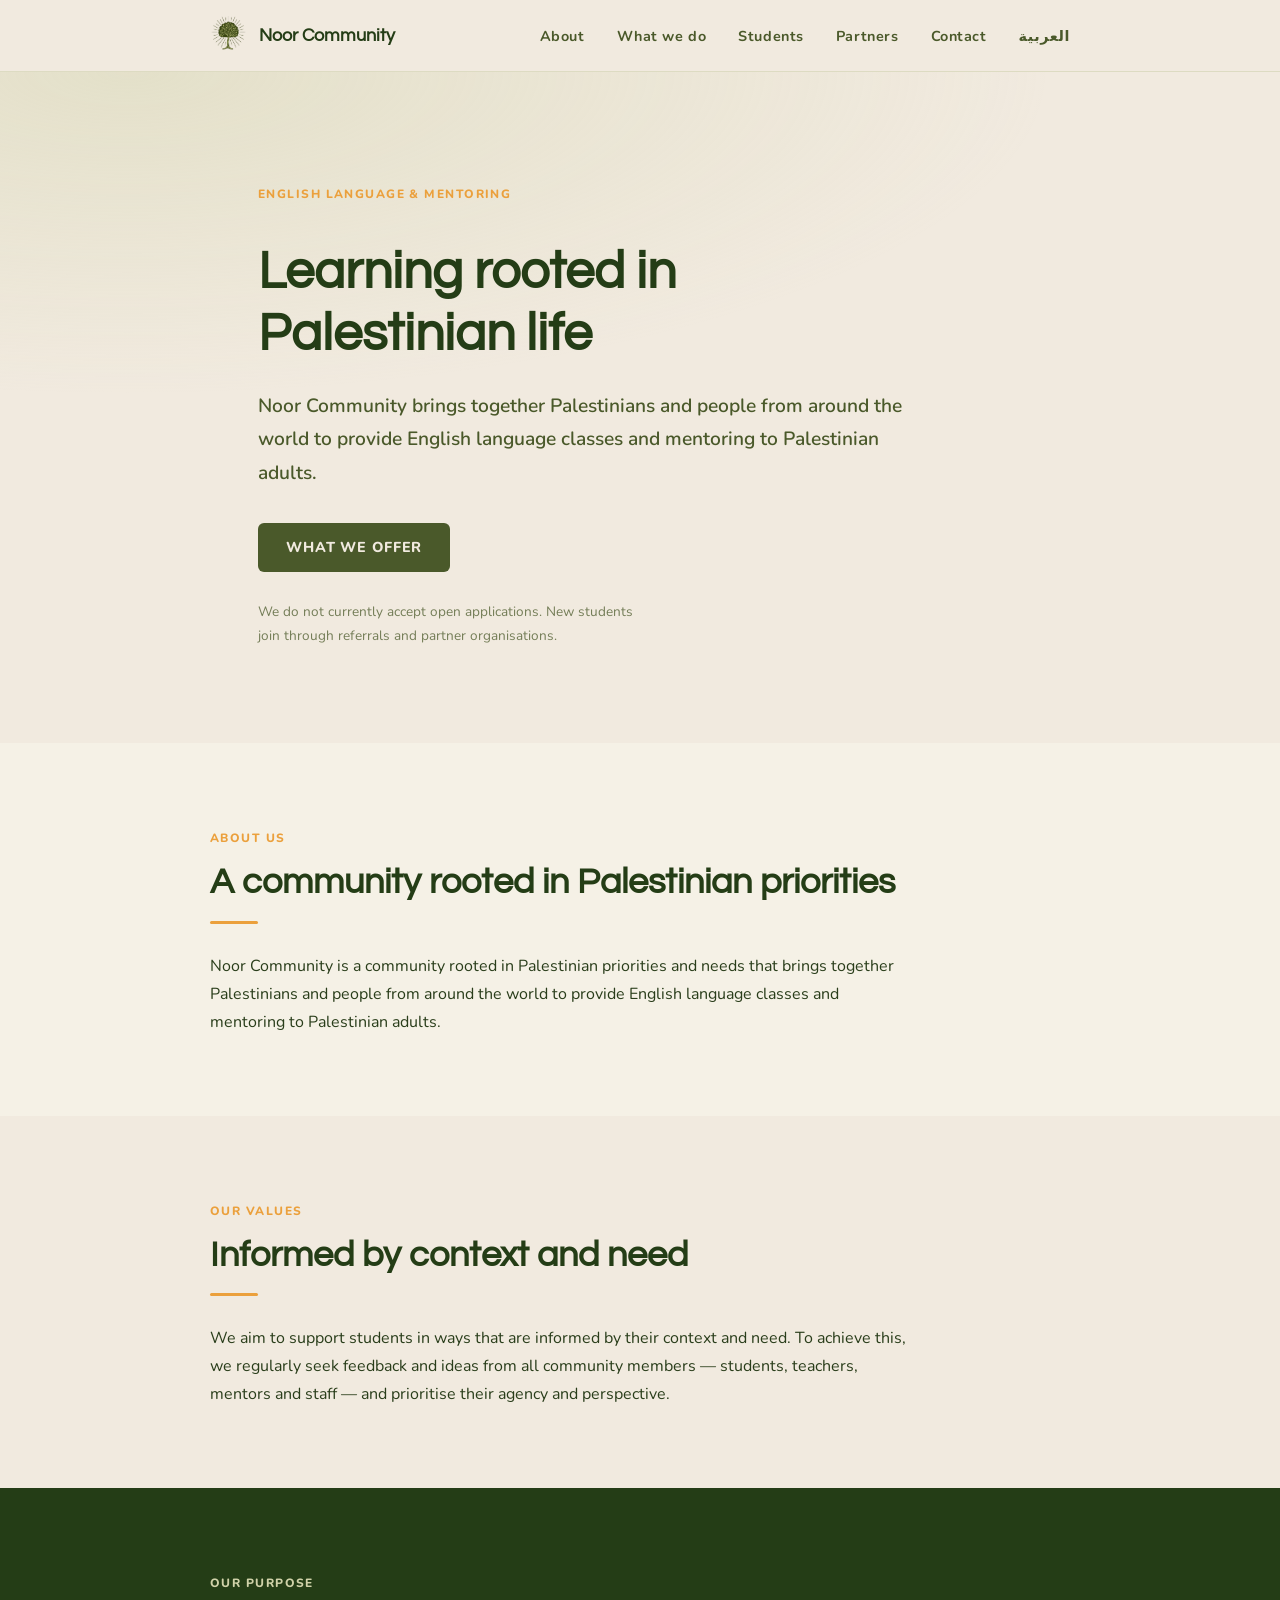
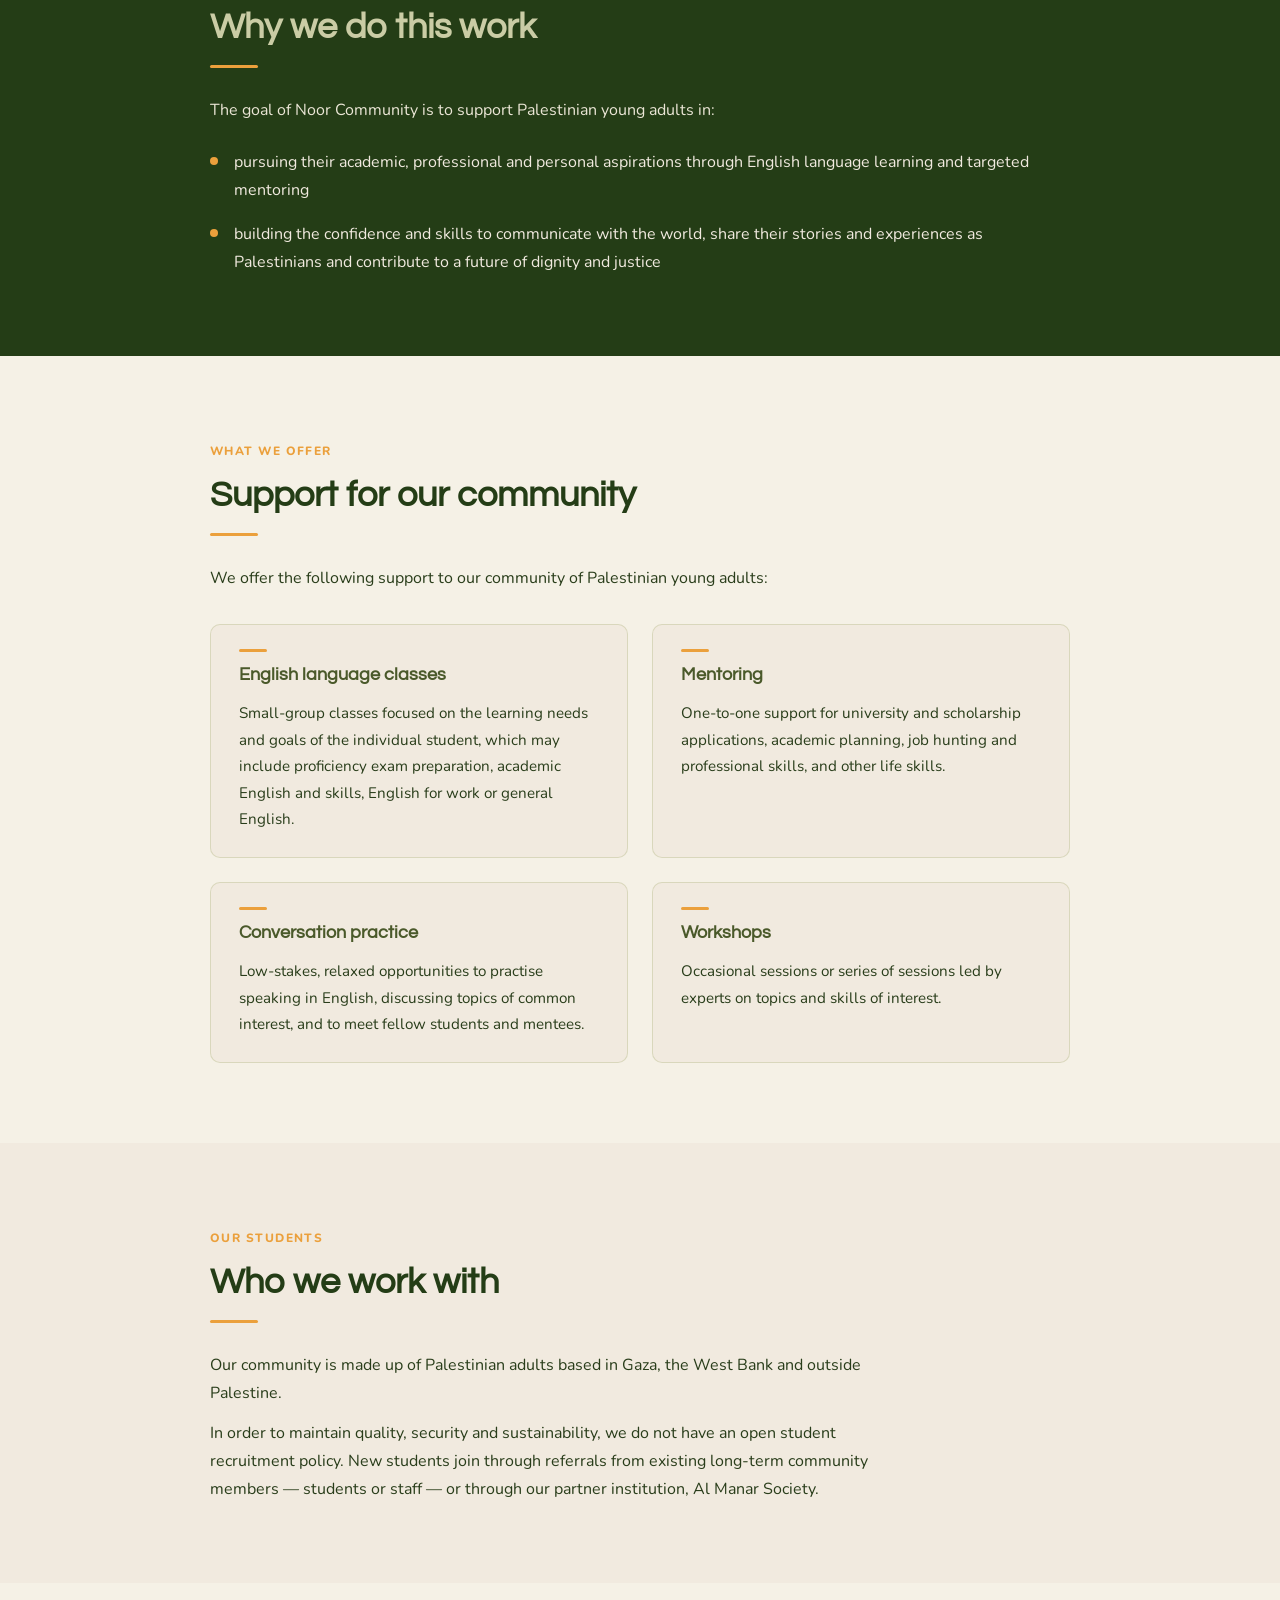
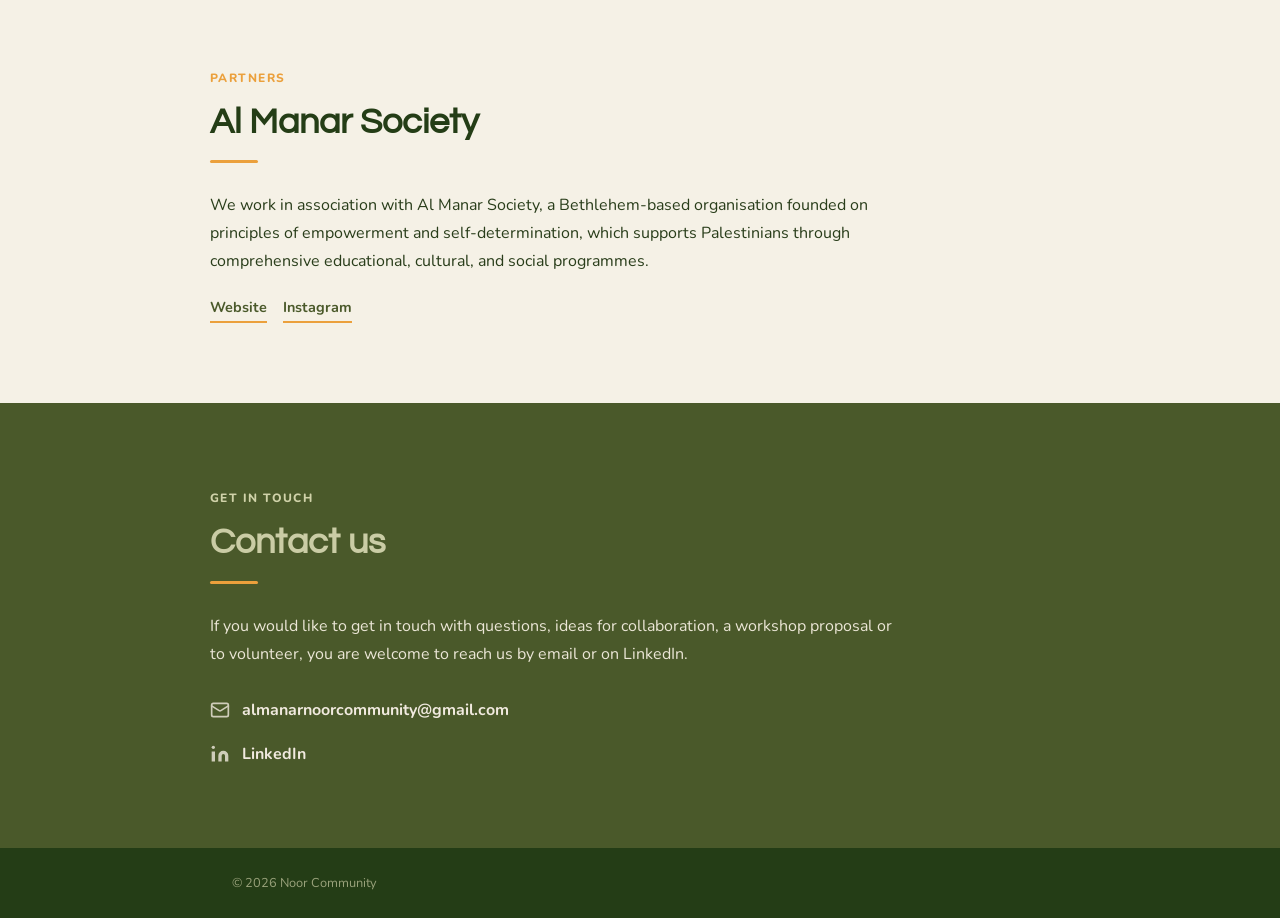
==== index.html @ cae99069 "Update index.html" ====
<!DOCTYPE html>
<html lang="en">
<head>
  <meta charset="UTF-8" />
  <meta name="viewport" content="width=device-width, initial-scale=1.0" />
  <title>Noor Community</title>
  <link rel="preconnect" href="https://fonts.googleapis.com" />
  <link rel="preconnect" href="https://fonts.gstatic.com" crossorigin />
  <link href="https://fonts.googleapis.com/css2?family=Questrial&family=Nunito:wght@400;600;700;800&display=swap" rel="stylesheet" />
  <link rel="stylesheet" href="style.css">
</head>
<body>

  <!-- Navigation -->
  <nav class="site-nav" aria-label="Main navigation">
    <div class="nav-inner">
      <a href="#home" class="nav-brand">
        <img src="assets/nlg.png" alt="Noor Community" />
        Noor Community
      </a>
      <button class="nav-toggle" aria-expanded="false" aria-controls="nav-menu" aria-label="Toggle menu">
        <span></span><span></span><span></span>
      </button>
      <ul class="nav-links" id="nav-menu">
        <li><a href="#about">About</a></li>
        <li><a href="#what-we-do">What we do</a></li>
        <li><a href="#our-students">Students</a></li>
        <li><a href="#partners">Partners</a></li>
        <li><a href="#contact">Contact</a></li>
        <li><a href="ar/">العربية</a></li>
      </ul>
    </div>
  </nav>

  <!-- Hero -->
  <section id="home" aria-labelledby="hero-heading">
    <div class="hero-inner">
      <span class="eyebrow">English language &amp; mentoring</span>
      <h1 id="hero-heading">Learning rooted in Palestinian life</h1>
      <p class="hero-tagline">
        Noor Community brings together Palestinians and people from around the world
        to provide English language classes and mentoring to Palestinian adults.
      </p>
      <a href="#what-we-do" class="hero-cta">What we offer</a>
      <p class="hero-note">We do not currently accept open applications. New students join through referrals and partner organisations.</p>
    </div>
  </section>

  <!-- About -->
  <section id="about" class="section" aria-labelledby="about-heading">
    <div class="inner reveal">
      <span class="eyebrow">About us</span>
      <h2 id="about-heading">A community rooted in Palestinian priorities</h2>
      <div class="divider"></div>
      <p>
        Noor Community is a community rooted in Palestinian priorities and needs that brings
        together Palestinians and people from around the world to provide English language
        classes and mentoring to Palestinian adults.
      </p>
    </div>
  </section>

  <!-- Values -->
  <section id="values" class="section" aria-labelledby="values-heading">
    <div class="inner reveal">
      <span class="eyebrow">Our values</span>
      <h2 id="values-heading">Informed by context and need</h2>
      <div class="divider"></div>
      <p>
        We aim to support students in ways that are informed by their context and need.
        To achieve this, we regularly seek feedback and ideas from all community members —
        students, teachers, mentors and staff — and prioritise their agency and perspective.
      </p>
    </div>
  </section>

  <!-- Purpose -->
  <section id="purpose" class="section" aria-labelledby="purpose-heading">
    <div class="inner reveal">
      <span class="eyebrow">Our purpose</span>
      <h2 id="purpose-heading">Why we do this work</h2>
      <div class="divider"></div>
      <p>The goal of Noor Community is to support Palestinian young adults in:</p>
      <ul>
        <li>pursuing their academic, professional and personal aspirations through English language learning and targeted mentoring</li>
        <li>building the confidence and skills to communicate with the world, share their stories and experiences as Palestinians and contribute to a future of dignity and justice</li>
      </ul>
    </div>
  </section>

  <!-- What we do -->
  <section id="what-we-do" class="section" aria-labelledby="offerings-heading">
    <div class="inner">
      <div class="reveal">
        <span class="eyebrow">What we offer</span>
        <h2 id="offerings-heading">Support for our community</h2>
        <div class="divider"></div>
        <p>We offer the following support to our community of Palestinian young adults:</p>
      </div>
      <div class="offerings">
        <div class="offering-card reveal">
          <div class="offering-marker"></div>
          <h3>English language classes</h3>
          <p>Small-group classes focused on the learning needs and goals of the individual student, which may include proficiency exam preparation, academic English and skills, English for work or general English.</p>
        </div>
        <div class="offering-card reveal">
          <div class="offering-marker"></div>
          <h3>Mentoring</h3>
          <p>One-to-one support for university and scholarship applications, academic planning, job hunting and professional skills, and other life skills.</p>
        </div>
        <div class="offering-card reveal">
          <div class="offering-marker"></div>
          <h3>Conversation practice</h3>
          <p>Low-stakes, relaxed opportunities to practise speaking in English, discussing topics of common interest, and to meet fellow students and mentees.</p>
        </div>
        <div class="offering-card reveal">
          <div class="offering-marker"></div>
          <h3>Workshops</h3>
          <p>Occasional sessions or series of sessions led by experts on topics and skills of interest.</p>
        </div>
      </div>
    </div>
  </section>

  <!-- Our students -->
  <section id="our-students" class="section" aria-labelledby="students-heading">
    <div class="inner reveal">
      <span class="eyebrow">Our students</span>
      <h2 id="students-heading">Who we work with</h2>
      <div class="divider"></div>
      <p>
        Our community is made up of Palestinian adults based in Gaza, the West Bank and outside Palestine.
      </p>
      <p>
        In order to maintain quality, security and sustainability, we do not have an open student recruitment
        policy. New students join through referrals from existing long-term community members — students or
        staff — or through our partner institution, Al Manar Society.
      </p>
    </div>
  </section>

  <!-- Partners -->
  <section id="partners" class="section" aria-labelledby="partners-heading">
    <div class="inner reveal">
      <span class="eyebrow">Partners</span>
      <h2 id="partners-heading">Al Manar Society</h2>
      <div class="divider"></div>
      <div class="partner-block">
        <p>
          We work in association with Al Manar Society, a Bethlehem-based organisation founded on
          principles of empowerment and self-determination, which supports Palestinians through
          comprehensive educational, cultural, and social programmes.
        </p>
        <div class="partner-links">
          <a href="https://almanar-society.org/" target="_blank" rel="noopener noreferrer">Website</a>
          <a href="https://www.instagram.com/almanarsociety/" target="_blank" rel="noopener noreferrer">Instagram</a>
        </div>
      </div>
    </div>
  </section>

  <!-- Contact -->
  <section id="contact" class="section" aria-labelledby="contact-heading">
    <div class="inner reveal">
      <span class="eyebrow">Get in touch</span>
      <h2 id="contact-heading">Contact us</h2>
      <div class="divider"></div>
      <p>
        If you would like to get in touch with questions, ideas for collaboration,
        a workshop proposal or to volunteer, you are welcome to reach us by email or on LinkedIn.
      </p>
      <div class="contact-links">
        <a href="mailto:almanarnoorcommunity@gmail.com" class="contact-link">
          <svg width="20" height="20" viewBox="0 0 24 24" fill="none" stroke="currentColor" stroke-width="2" stroke-linecap="round" stroke-linejoin="round" aria-hidden="true">
            <rect x="2" y="4" width="20" height="16" rx="2"/>
            <path d="m22 7-8.97 5.7a1.94 1.94 0 0 1-2.06 0L2 7"/>
          </svg>
          almanarnoorcommunity@gmail.com
        </a>
        <a href="https://www.linkedin.com/company/106046250" target="_blank" rel="noopener noreferrer" class="contact-link">
          <svg width="20" height="20" viewBox="0 0 24 24" fill="currentColor" aria-hidden="true">
            <path d="M16 8a6 6 0 0 1 6 6v7h-4v-7a2 2 0 0 0-2-2 2 2 0 0 0-2 2v7h-4v-7a6 6 0 0 1 6-6z"/>
            <rect x="2" y="9" width="4" height="12"/>
            <circle cx="4" cy="4" r="2"/>
          </svg>
          LinkedIn
        </a>
      </div>
    </div>
  </section>

  <!-- Footer -->
  <footer class="site-footer">
    <p>© <span id="yr"></span> Noor Community</p>
  </footer>

  <script>
    // Year
    document.getElementById('yr').textContent = new Date().getFullYear();

    // Mobile nav toggle
    const toggle = document.querySelector('.nav-toggle');
    const menu = document.getElementById('nav-menu');
    toggle.addEventListener('click', () => {
      const open = menu.classList.toggle('open');
      toggle.setAttribute('aria-expanded', open);
    });
    // Close on link click
    menu.querySelectorAll('a').forEach(a => {
      a.addEventListener('click', () => {
        menu.classList.remove('open');
        toggle.setAttribute('aria-expanded', false);
      });
    });

    // Scroll reveal
    const observer = new IntersectionObserver(entries => {
      entries.forEach(e => {
        if (e.isIntersecting) {
          e.target.classList.add('visible');
          observer.unobserve(e.target);
        }
      });
    }, { threshold: 0.12 });
    document.querySelectorAll('.reveal').forEach(el => observer.observe(el));
  </script>

</body>
</html>
---- style.css ----
/* ── Design tokens (from existing brand) ── */
    :root {
      --dark-olive:   #4a592a;
      --forest-green: #293d1a;
      --deep-green:   #243d16;
      --light-green:  #cacca5;
      --pale-green:   #d0d2a9;
      --cream:        #f1eadf;
      --light-cream:  #f5f1e6;
      --off-white:    #f3f3f3;
      --marigold:     #eba03c;

      --font-display: 'Questrial', system-ui, sans-serif;
      --font-body:    'Nunito', system-ui, sans-serif;

      --header-h: 72px;
      --max-w: 860px;
      --ease: cubic-bezier(0.4, 0, 0.2, 1);
    }

    /* ── Reset ── */
    *, *::before, *::after { box-sizing: border-box; margin: 0; padding: 0; }
    html { scroll-behavior: smooth; }
    @media (prefers-reduced-motion: reduce) {
      html { scroll-behavior: auto; }
      * { animation: none !important; transition: none !important; }
    }
    body {
      font-family: var(--font-body);
      font-size: clamp(1rem, 1.1vw, 1.125rem);
      line-height: 1.75;
      color: var(--forest-green);
      background: var(--cream);
      overflow-x: hidden;
    }
    img { display: block; max-width: 100%; }
    a { color: inherit; }

    /* ── Nav ── */
    .site-nav {
      position: sticky;
      top: 0;
      z-index: 100;
      height: var(--header-h);
      background: color-mix(in srgb, var(--cream) 92%, transparent);
      backdrop-filter: blur(16px);
      border-bottom: 1px solid color-mix(in srgb, var(--light-green) 50%, transparent);
      display: flex;
      align-items: center;
      padding: 0 clamp(1.25rem, 5vw, 3rem);
    }
    .nav-inner {
      width: 100%;
      max-width: var(--max-w);
      margin: 0 auto;
      display: flex;
      align-items: center;
      justify-content: space-between;
      gap: 1rem;
    }
    .nav-brand {
      display: flex;
      align-items: center;
      gap: 0.75rem;
      text-decoration: none;
      font-family: var(--font-display);
      font-size: 1.125rem;
      color: var(--deep-green);
      font-weight: 700;
    }
    .nav-brand img {
      height: 40px;
      width: auto;
    }
    .nav-links {
      display: flex;
      list-style: none;
      gap: clamp(1rem, 3vw, 2rem);
    }
    .nav-links a {
      text-decoration: none;
      font-size: 0.9rem;
      font-weight: 700;
      color: var(--dark-olive);
      letter-spacing: 0.04em;
      padding-bottom: 2px;
      border-bottom: 2px solid transparent;
      transition: border-color 0.2s var(--ease), color 0.2s var(--ease);
    }
    .nav-links a:hover {
      color: var(--deep-green);
      border-bottom-color: var(--marigold);
    }

    /* ── Shared layout ── */
    .section {
      padding: clamp(3rem, 7vw, 5rem) clamp(1.25rem, 5vw, 3rem);
    }
    .inner {
      max-width: var(--max-w);
      margin: 0 auto;
    }

    /* ── Section label (eyebrow) ── */
    .eyebrow {
      display: inline-block;
      font-size: 0.75rem;
      font-weight: 800;
      letter-spacing: 0.12em;
      text-transform: uppercase;
      color: var(--marigold);
      margin-bottom: 0.75rem;
    }

    /* ── Headings ── */
    h1, h2, h3 {
      font-family: var(--font-display);
      line-height: 1.2;
      color: var(--deep-green);
    }
    h1 { font-size: clamp(2.25rem, 5vw, 3.25rem); }
    h2 { font-size: clamp(1.6rem, 3.5vw, 2.25rem); margin-bottom: 1rem; }
    h3 { font-size: 1.125rem; margin-bottom: 0.4rem; }

    p { max-width: 70ch; }
    p + p { margin-top: 0.75rem; }

    /* ── Divider ── */
    .divider {
      width: 48px;
      height: 3px;
      background: var(--marigold);
      border-radius: 99px;
      margin: 1rem 0 1.75rem;
    }

    /* ── Hero ── */
    #home {
      background:
        radial-gradient(ellipse 120% 80% at 10% 0%, color-mix(in srgb, var(--pale-green) 40%, transparent), transparent 60%),
        var(--cream);
      padding-top: clamp(4rem, 10vw, 7rem);
      padding-bottom: clamp(3rem, 8vw, 6rem);
    }
    .hero-inner {
      max-width: var(--max-w);
      margin: 0 auto;
      padding: 0 clamp(1.25rem, 5vw, 3rem);
      display: flex;
      flex-direction: column;
      gap: 1.5rem;
    }
    .hero-inner h1 {
      max-width: 18ch;
    }
    .hero-tagline {
      font-size: clamp(1rem, 1.8vw, 1.2rem);
      color: var(--dark-olive);
      max-width: 55ch;
      font-weight: 600;
    }
    .hero-cta {
      display: inline-flex;
      align-items: center;
      gap: 0.5rem;
      margin-top: 0.5rem;
      padding: 0.75rem 1.75rem;
      background: var(--dark-olive);
      color: var(--cream);
      font-weight: 800;
      font-size: 0.9rem;
      letter-spacing: 0.06em;
      text-transform: uppercase;
      text-decoration: none;
      border-radius: 6px;
      transition: background 0.2s var(--ease), transform 0.2s var(--ease);
      width: fit-content;
    }
    .hero-cta:hover {
      background: var(--deep-green);
      transform: translateY(-2px);
    }

    /* ── About ── */
    #about { background: var(--light-cream); }

    /* ── Values ── */
    #values { background: var(--cream); }

    /* ── Purpose ── */
    #purpose {
      background: var(--deep-green);
      color: var(--cream);
    }
    #purpose h2 { color: var(--light-green); }
    #purpose .divider { background: var(--marigold); }
    #purpose .eyebrow { color: var(--pale-green); }
    #purpose p { color: color-mix(in srgb, var(--cream) 85%, var(--light-green) 15%); }
    #purpose ul {
      list-style: none;
      display: flex;
      flex-direction: column;
      gap: 1rem;
      margin-top: 1.5rem;
    }
    #purpose ul li {
      display: flex;
      gap: 1rem;
      align-items: flex-start;
    }
    #purpose ul li::before {
      content: '';
      flex-shrink: 0;
      margin-top: 0.55em;
      width: 8px;
      height: 8px;
      border-radius: 50%;
      background: var(--marigold);
    }

    /* ── What we do ── */
    #what-we-do { background: var(--light-cream); }
    .offerings {
      display: grid;
      grid-template-columns: repeat(auto-fit, minmax(min(100%, 360px), 1fr));
      gap: 1.5rem;
      margin-top: 2rem;
    }
    .offering-card {
      background: var(--cream);
      border: 1px solid color-mix(in srgb, var(--light-green) 60%, transparent);
      border-radius: 10px;
      padding: 1.5rem 1.75rem;
      display: flex;
      flex-direction: column;
      gap: 0.5rem;
    }
    .offering-card h3 { color: var(--dark-olive); }
    .offering-card p {
      font-size: 0.95rem;
      color: var(--forest-green);
    }
    .offering-marker {
      width: 28px;
      height: 3px;
      border-radius: 99px;
      background: var(--marigold);
      margin-bottom: 0.25rem;
    }

    /* ── Our students ── */
    #our-students { background: var(--cream); }

    /* ── Partners ── */
    #partners { background: var(--light-cream); }
    .partner-block {
      margin-top: 1.5rem;
      display: flex;
      flex-direction: column;
      gap: 0.75rem;
    }
    .partner-links {
      display: flex;
      gap: 1rem;
      flex-wrap: wrap;
      margin-top: 0.5rem;
    }
    .partner-links a {
      font-size: 0.9rem;
      font-weight: 700;
      color: var(--dark-olive);
      text-decoration: none;
      border-bottom: 2px solid var(--marigold);
      padding-bottom: 1px;
      transition: color 0.2s var(--ease);
    }
    .partner-links a:hover { color: var(--deep-green); }

    /* ── Contact ── */
    #contact {
      background: var(--dark-olive);
      color: var(--cream);
    }
    #contact h2 { color: var(--light-green); }
    #contact .divider { background: var(--marigold); }
    #contact .eyebrow { color: var(--pale-green); }
    #contact p { color: color-mix(in srgb, var(--cream) 85%, var(--light-green) 15%); }
    .contact-links {
      display: flex;
      flex-direction: column;
      gap: 1rem;
      margin-top: 1.75rem;
    }
    .contact-link {
      display: inline-flex;
      align-items: center;
      gap: 0.75rem;
      text-decoration: none;
      color: var(--cream);
      font-weight: 700;
      font-size: 1rem;
      transition: color 0.2s var(--ease);
      width: fit-content;
    }
    .contact-link:hover { color: var(--marigold); }
    .contact-link svg {
      flex-shrink: 0;
      opacity: 0.8;
    }

    /* ── Footer ── */
    .site-footer {
      background: var(--deep-green);
      color: color-mix(in srgb, var(--light-green) 70%, transparent);
      text-align: center;
      padding: 1.5rem;
      font-size: 0.8rem;
    }

    .hero-note {
      font-size: 0.85rem;
      color: var(--dark-olive);
      opacity: 0.75;
      max-width: 50ch;
      margin-top: 0.25rem;
    }
    .reveal {
      opacity: 0;
      transform: translateY(24px);
      transition: opacity 0.7s var(--ease), transform 0.7s var(--ease);
    }
    .reveal.visible {
      opacity: 1;
      transform: none;
    }

    /* ── Mobile nav toggle ── */
    .nav-toggle {
      display: none;
      background: none;
      border: 2px solid var(--dark-olive);
      border-radius: 6px;
      padding: 0.35rem 0.5rem;
      cursor: pointer;
      flex-direction: column;
      gap: 5px;
    }
    .nav-toggle span {
      display: block;
      width: 22px;
      height: 2px;
      background: var(--dark-olive);
      border-radius: 99px;
      transition: transform 0.3s var(--ease), opacity 0.3s var(--ease);
    }
    @media (max-width: 640px) {
      .nav-toggle { display: flex; }
      .nav-links {
        display: none;
        position: absolute;
        top: var(--header-h);
        left: 0;
        right: 0;
        background: var(--cream);
        flex-direction: column;
        padding: 1.25rem 1.5rem 1.75rem;
        border-bottom: 1px solid color-mix(in srgb, var(--light-green) 50%, transparent);
        gap: 0.75rem;
        box-shadow: 0 8px 24px rgba(36,61,22,0.12);
      }
      .nav-links.open { display: flex; }
      .nav-links a { font-size: 1rem; }
    }

      html[dir="rtl"] {
      direction: rtl;
    }

      html[dir="rtl"] body {
      text-align: right;
    }
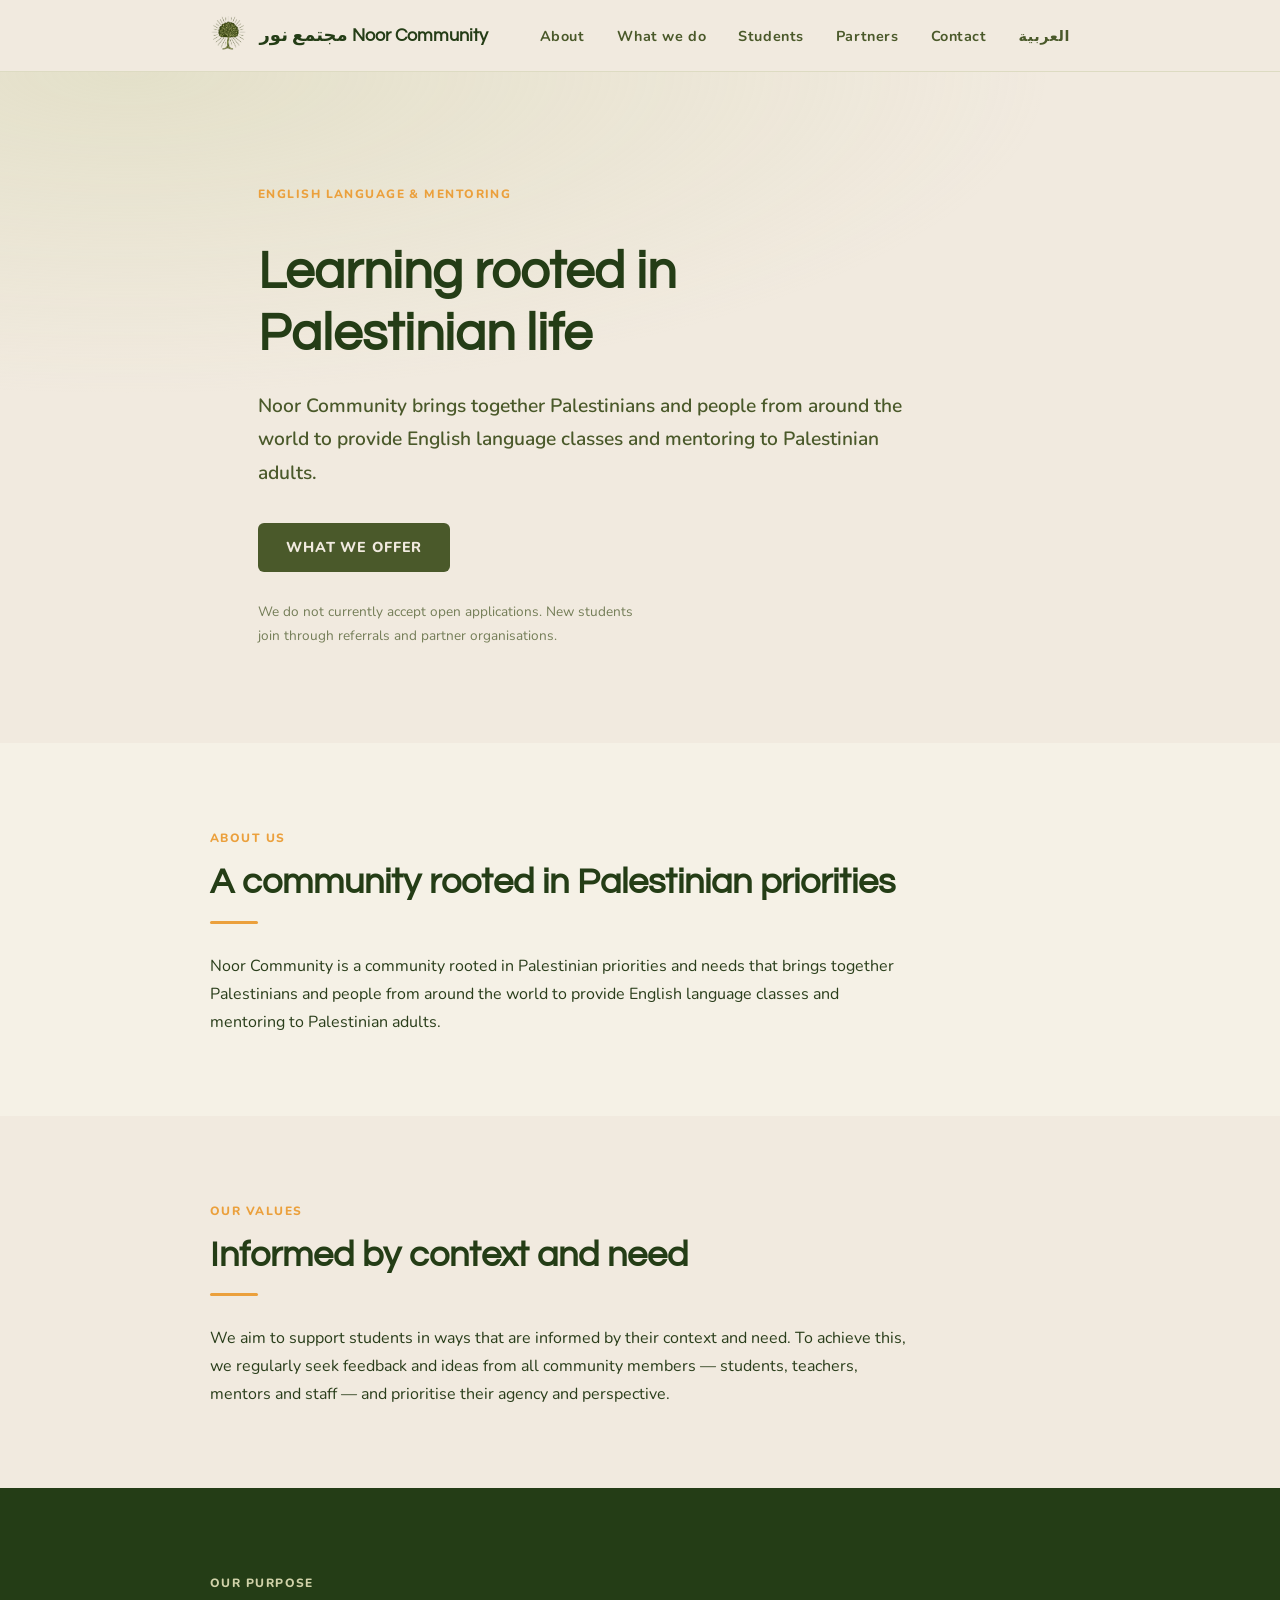
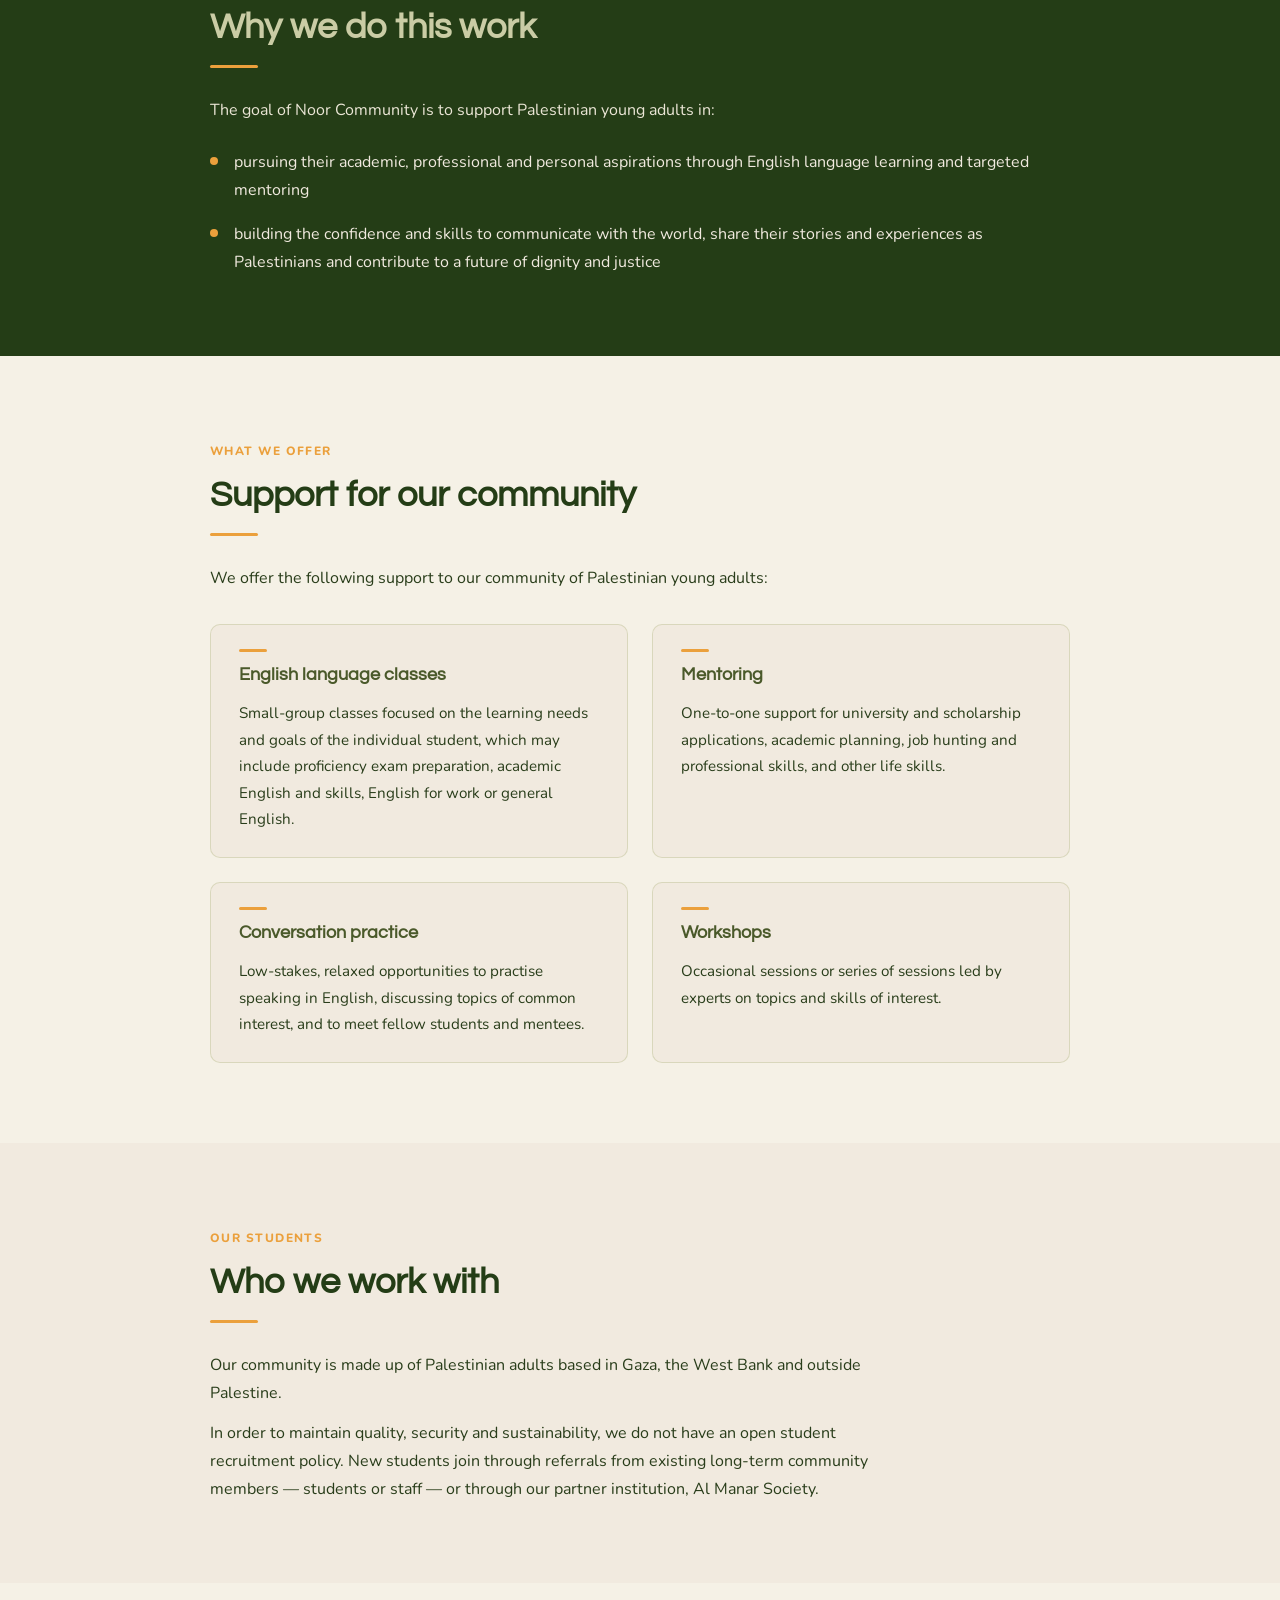
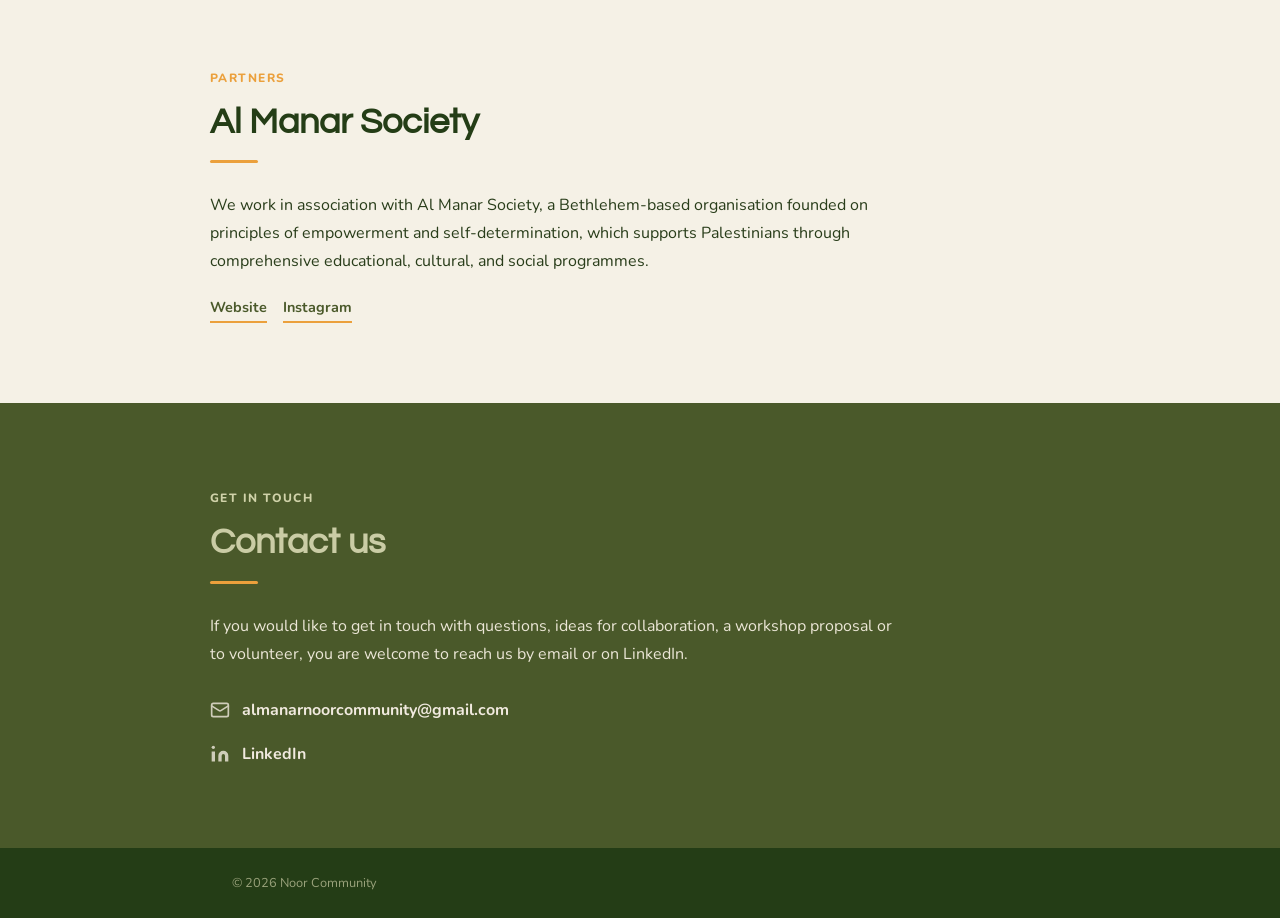
==== commit b5e0b7be: "Update index.html" ====
--- a/index.html
+++ b/index.html
@@ -15,8 +15,12 @@
   <nav class="site-nav" aria-label="Main navigation">
     <div class="nav-inner">
       <a href="#home" class="nav-brand">
-        <img src="assets/nlg.png" alt="Noor Community" />
-        Noor Community
+        <img src="../assets/nlg.png" alt="Noor Community" />
+
+        <span class="brand-text">
+          <span class="brand-ar">مجتمع نور</span>
+          <span class="brand-en">Noor Community</span>
+        </span>
       </a>
       <button class="nav-toggle" aria-expanded="false" aria-controls="nav-menu" aria-label="Toggle menu">
         <span></span><span></span><span></span>
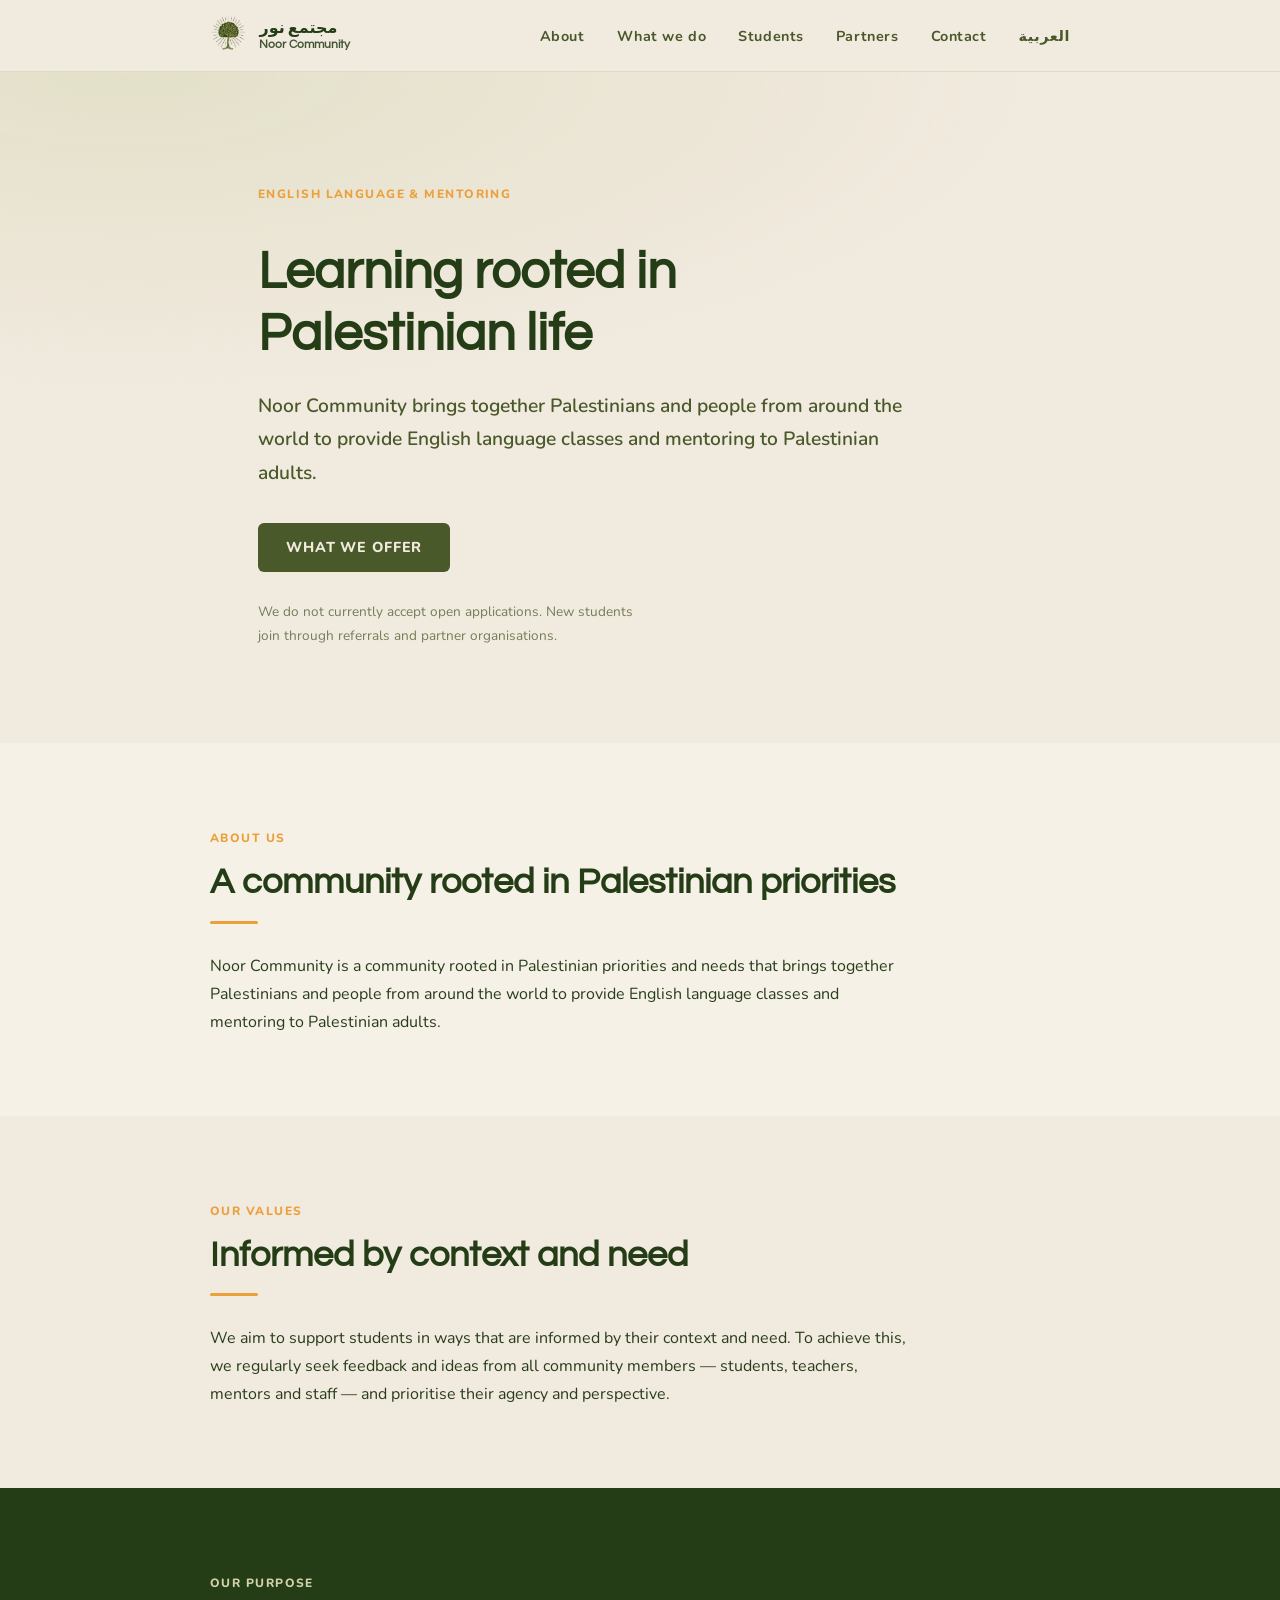
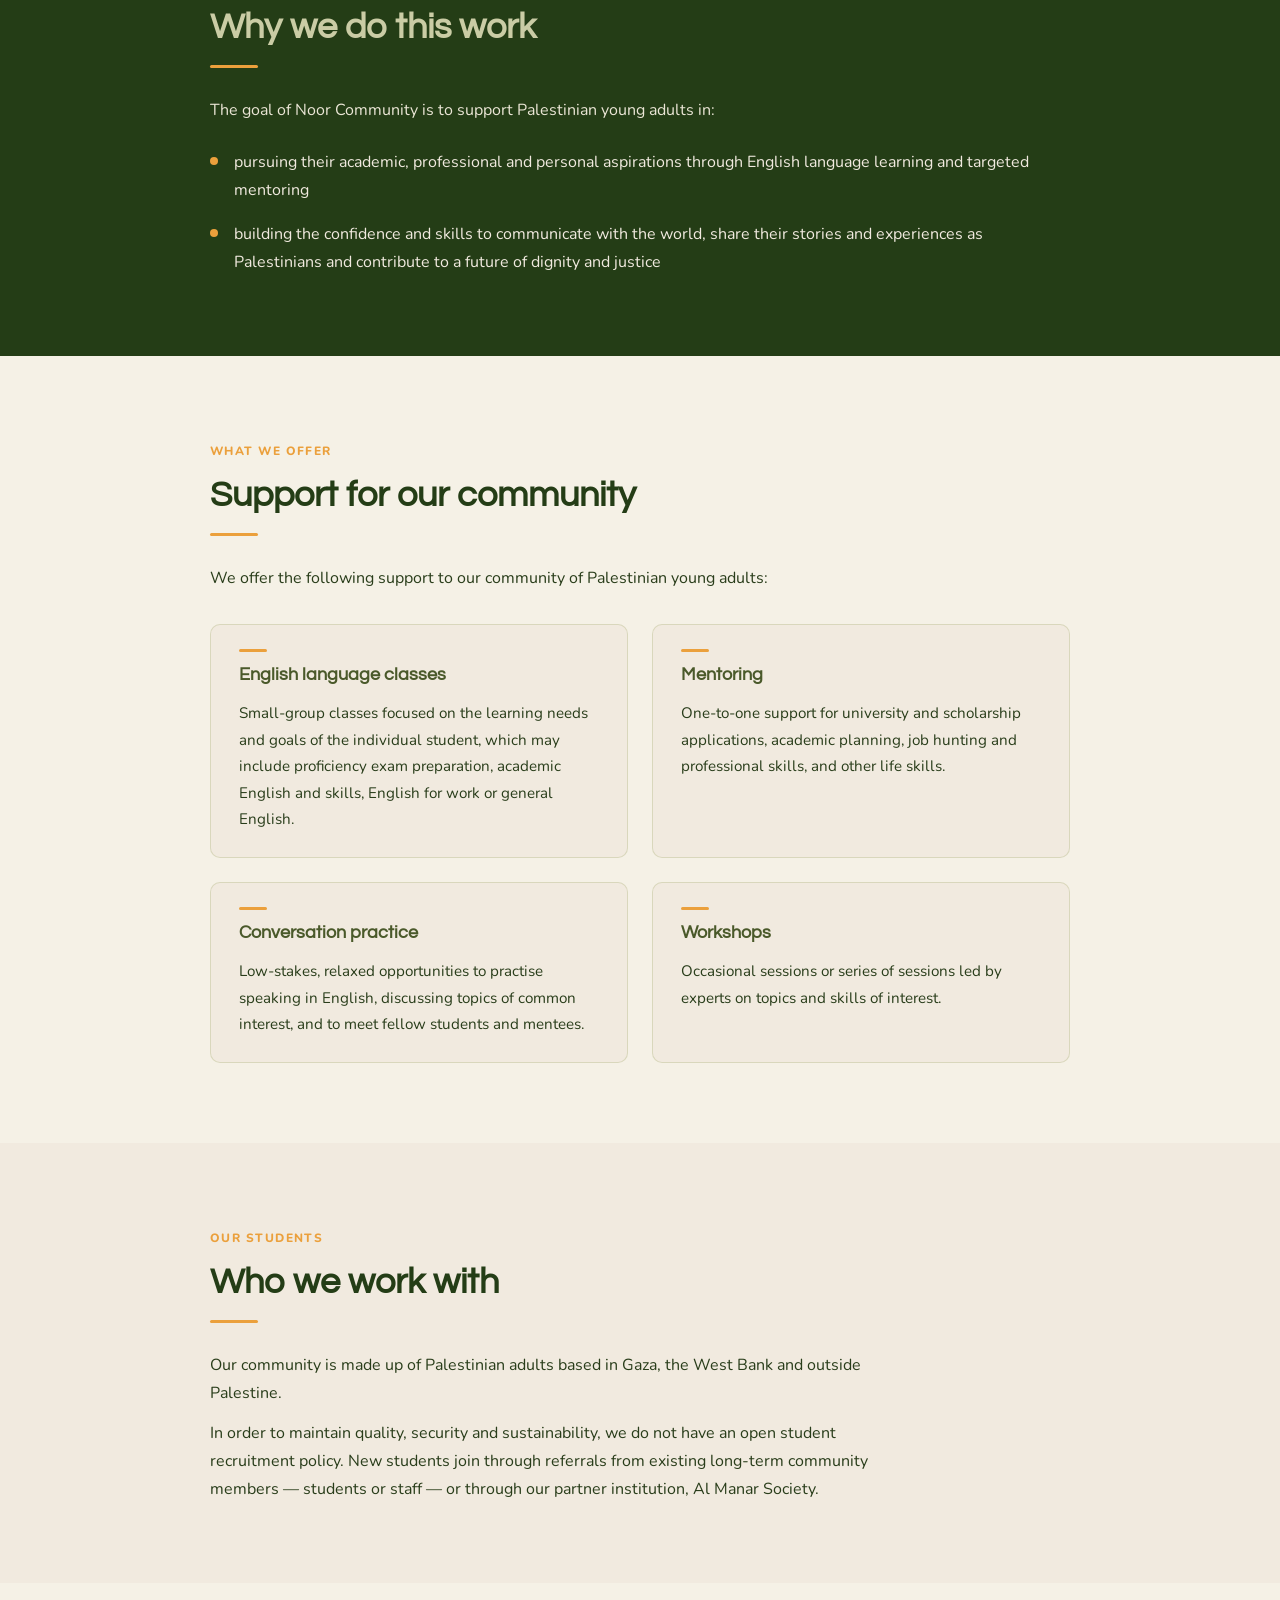
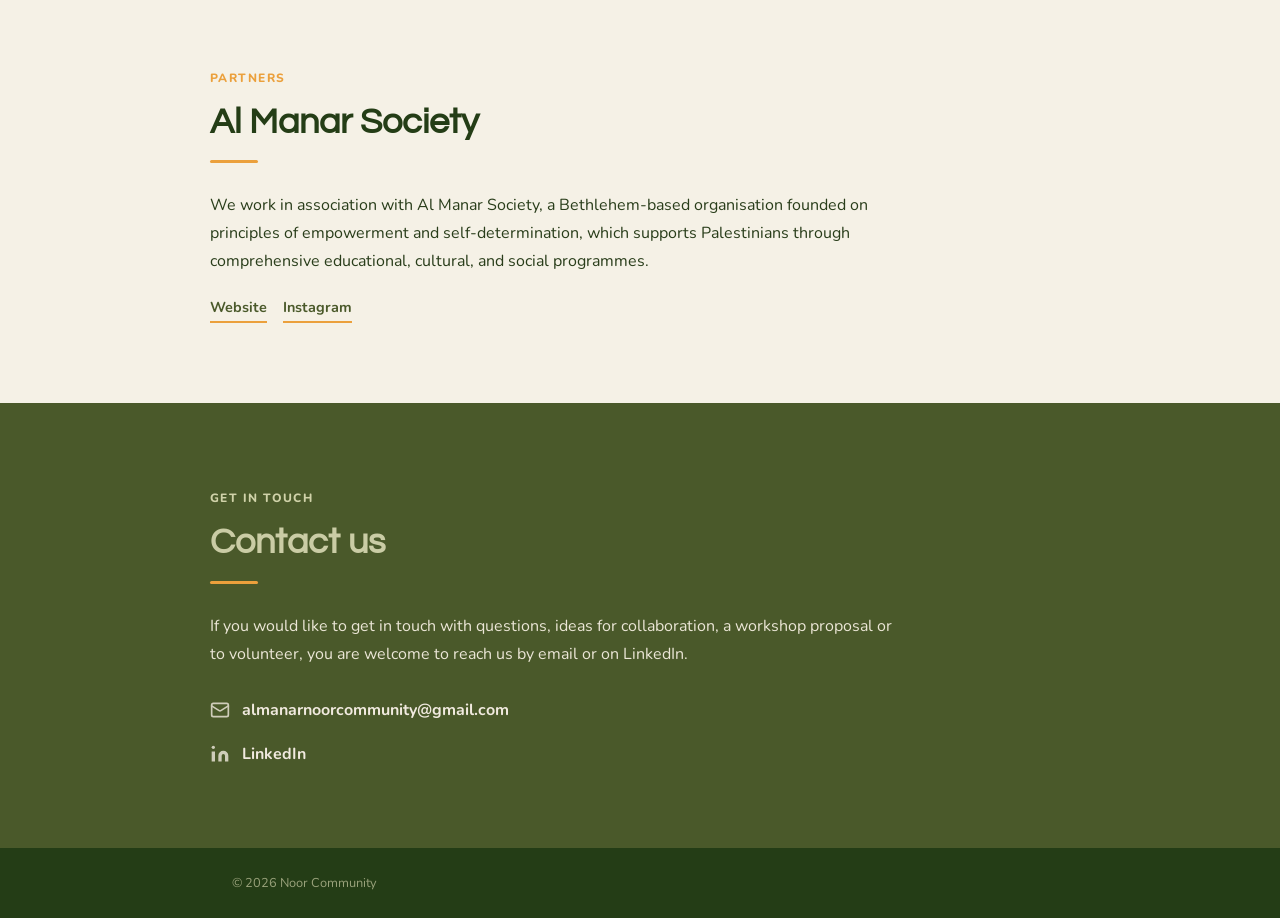
==== commit d8a793ef: "Update index.html" ====
--- a/index.html
+++ b/index.html
@@ -15,7 +15,7 @@
   <nav class="site-nav" aria-label="Main navigation">
     <div class="nav-inner">
       <a href="#home" class="nav-brand">
-        <img src="../assets/nlg.png" alt="Noor Community" />
+        <img src="assets/nlg.png" alt="Noor Community" />
 
         <span class="brand-text">
           <span class="brand-ar">مجتمع نور</span>
--- a/style.css
+++ b/style.css
@@ -71,6 +71,19 @@
     .nav-brand img {
       height: 40px;
       width: auto;
+    }
+    .brand-text {
+      display: flex;
+      flex-direction: column;
+      line-height: 1.15;
+    }
+    .brand-ar {
+      font-size: 1rem;
+      font-weight: 700;
+    }
+    .brand-en {
+      font-size: 0.75rem;
+      opacity: 0.85;
     }
     .nav-links {
       display: flex;
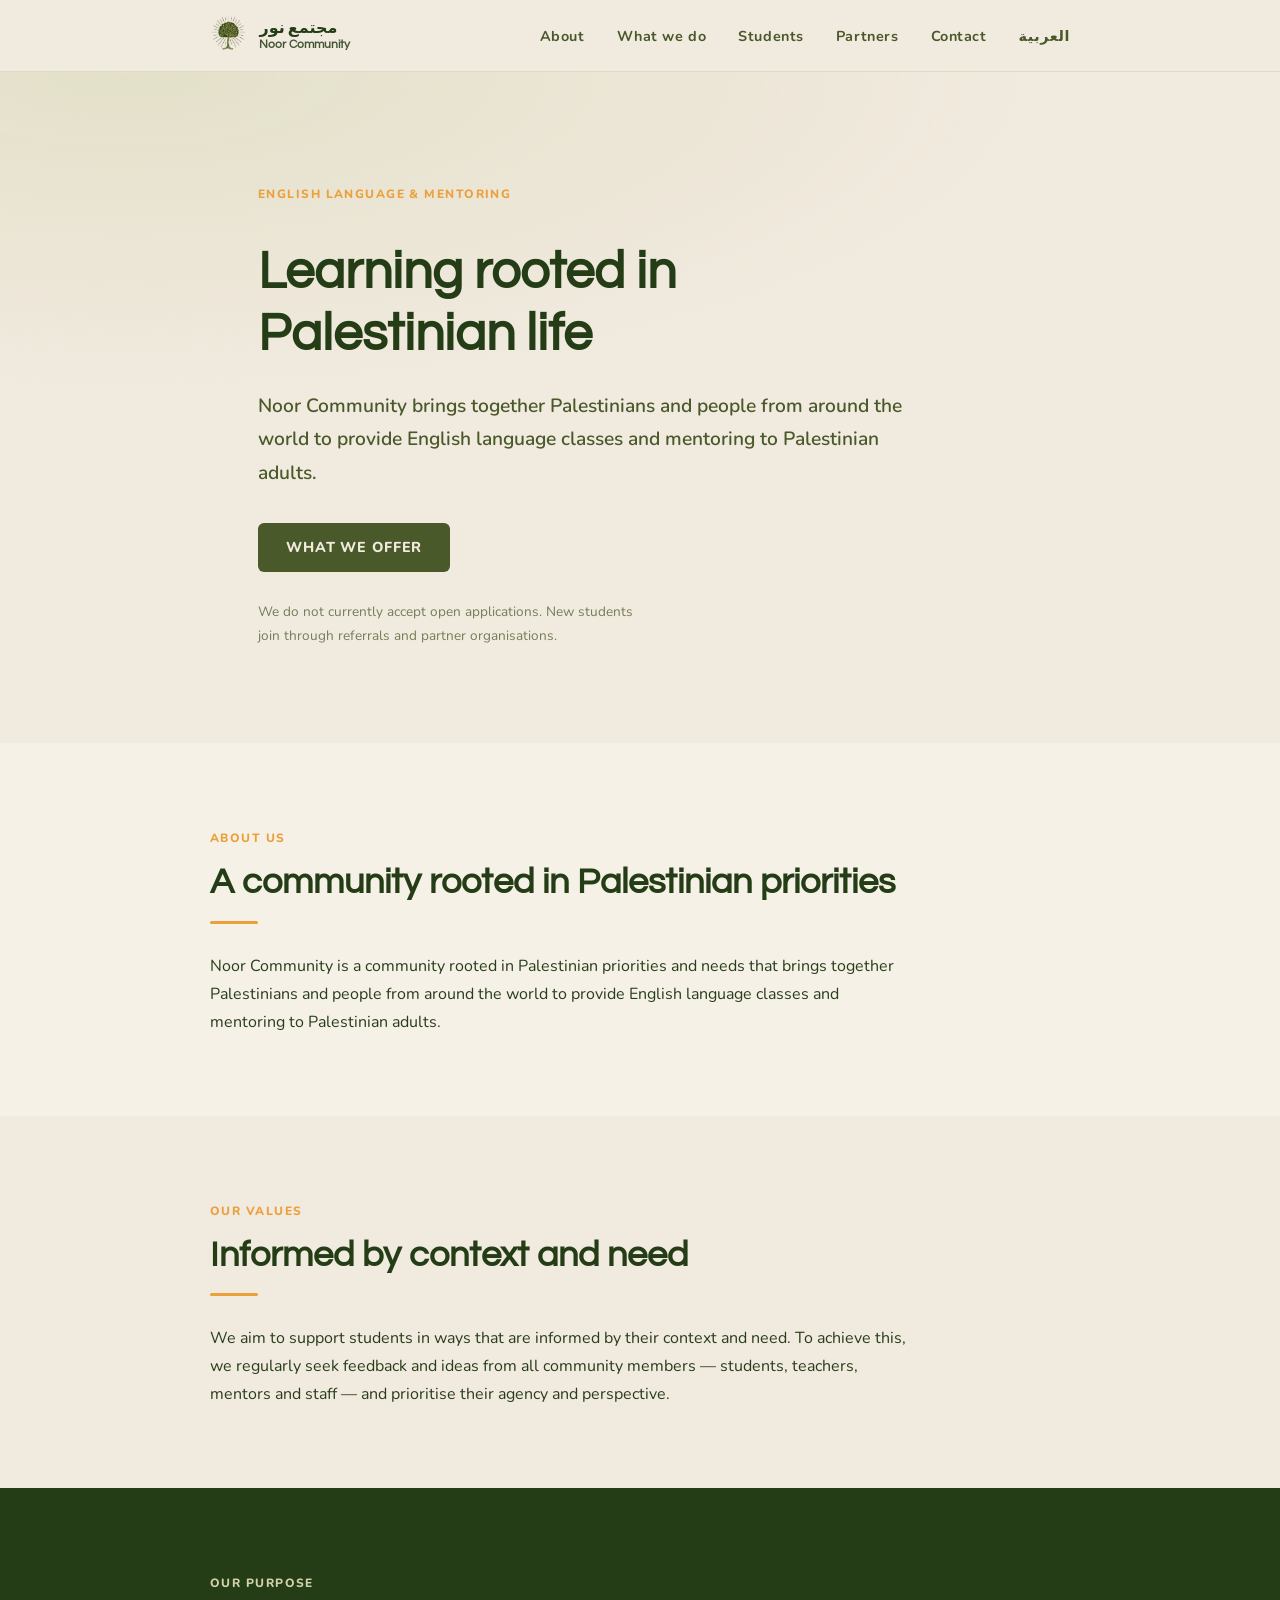
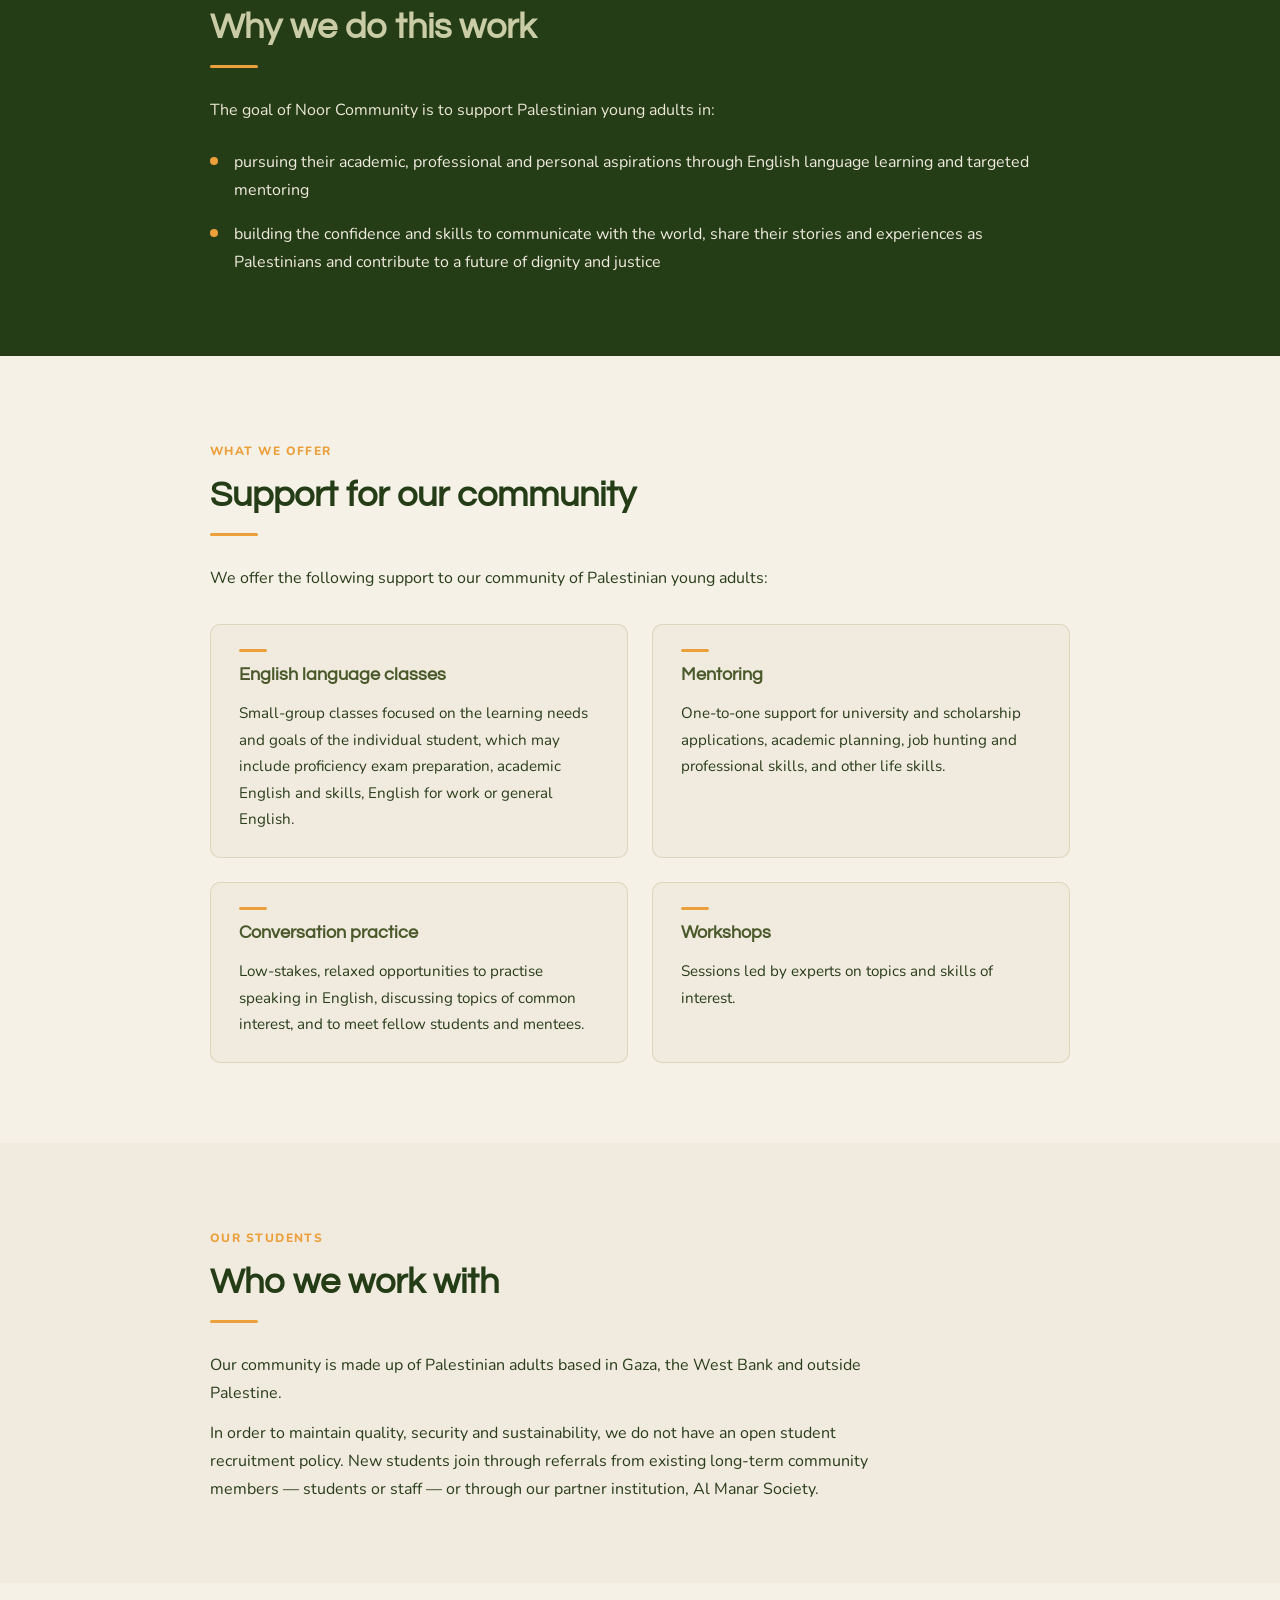
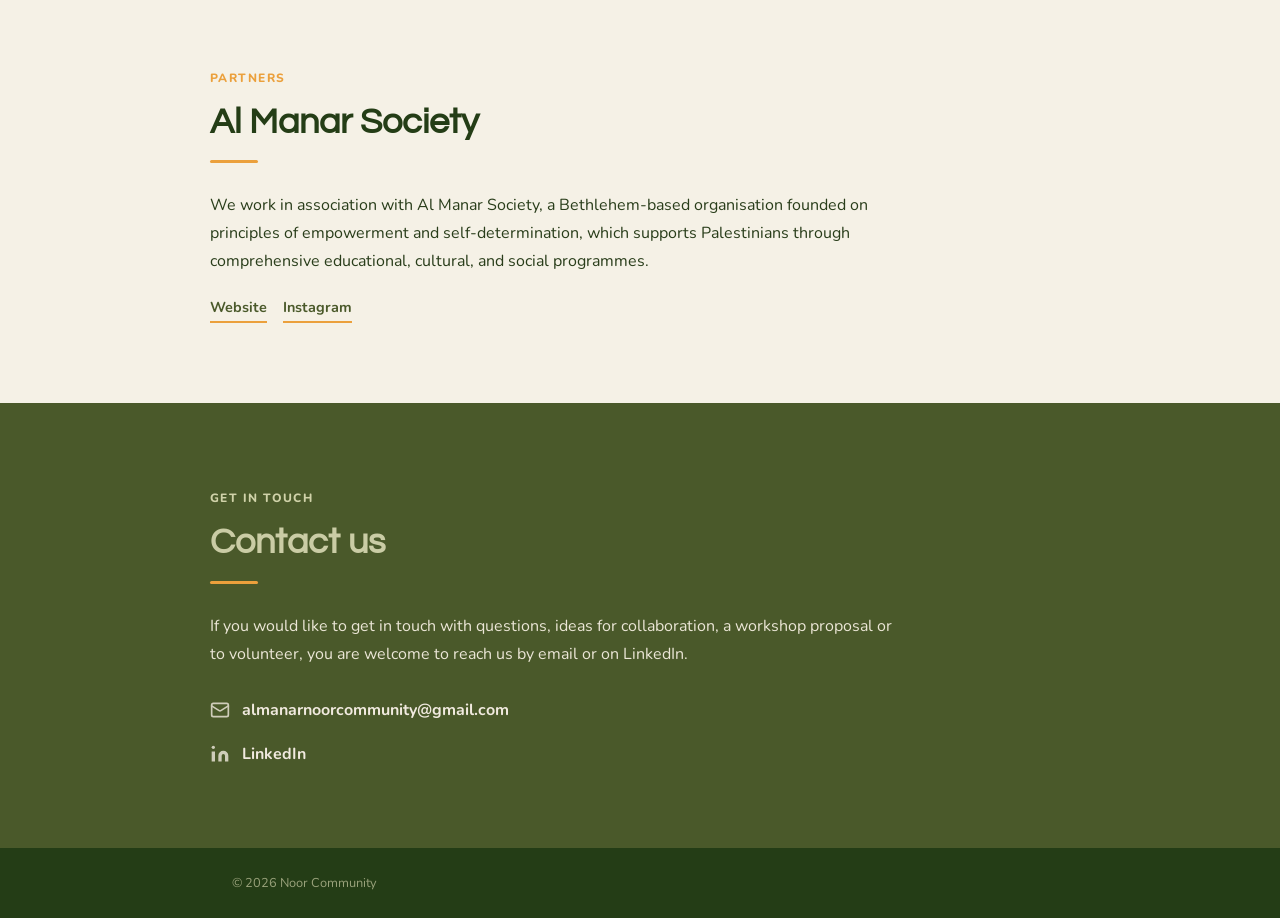
==== commit a61ecfa3: "Update index.html" ====
--- a/index.html
+++ b/index.html
@@ -120,7 +120,7 @@
         <div class="offering-card reveal">
           <div class="offering-marker"></div>
           <h3>Workshops</h3>
-          <p>Occasional sessions or series of sessions led by experts on topics and skills of interest.</p>
+          <p>Sessions led by experts on topics and skills of interest.</p>
         </div>
       </div>
     </div>
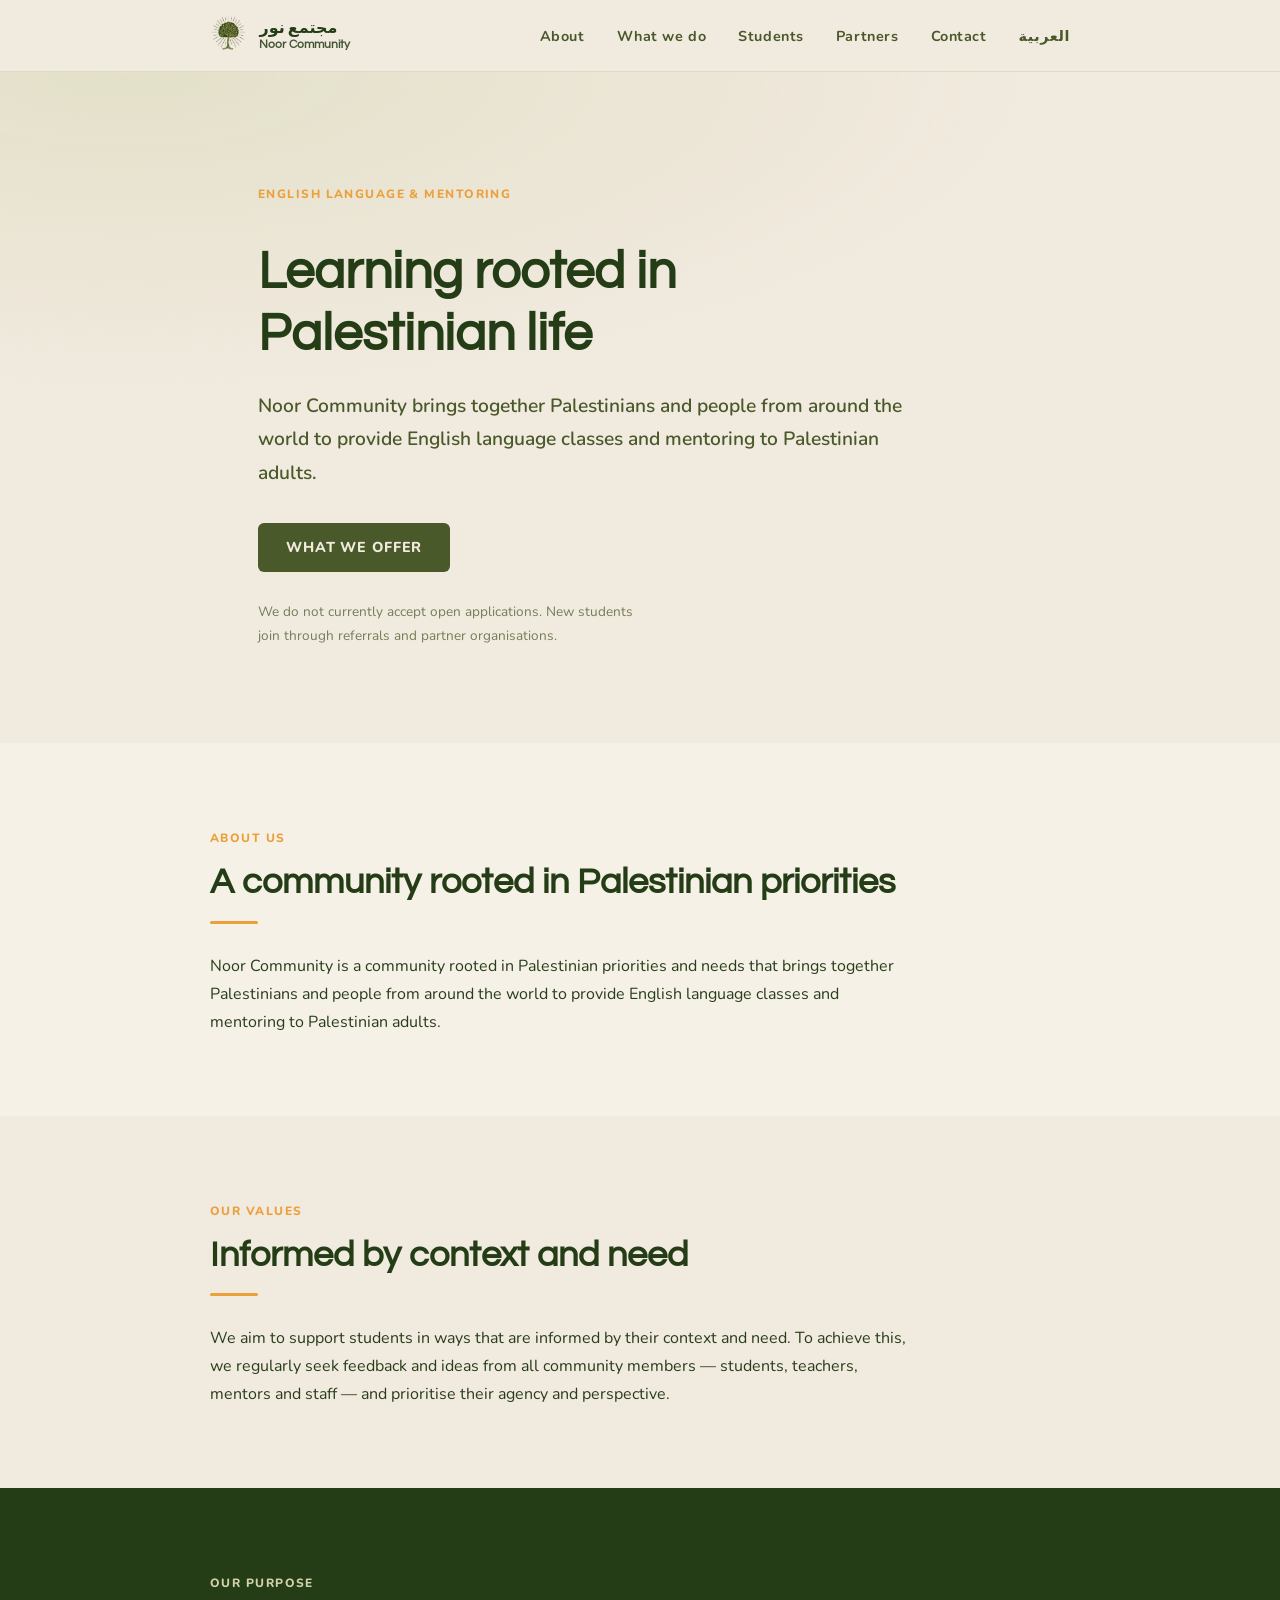
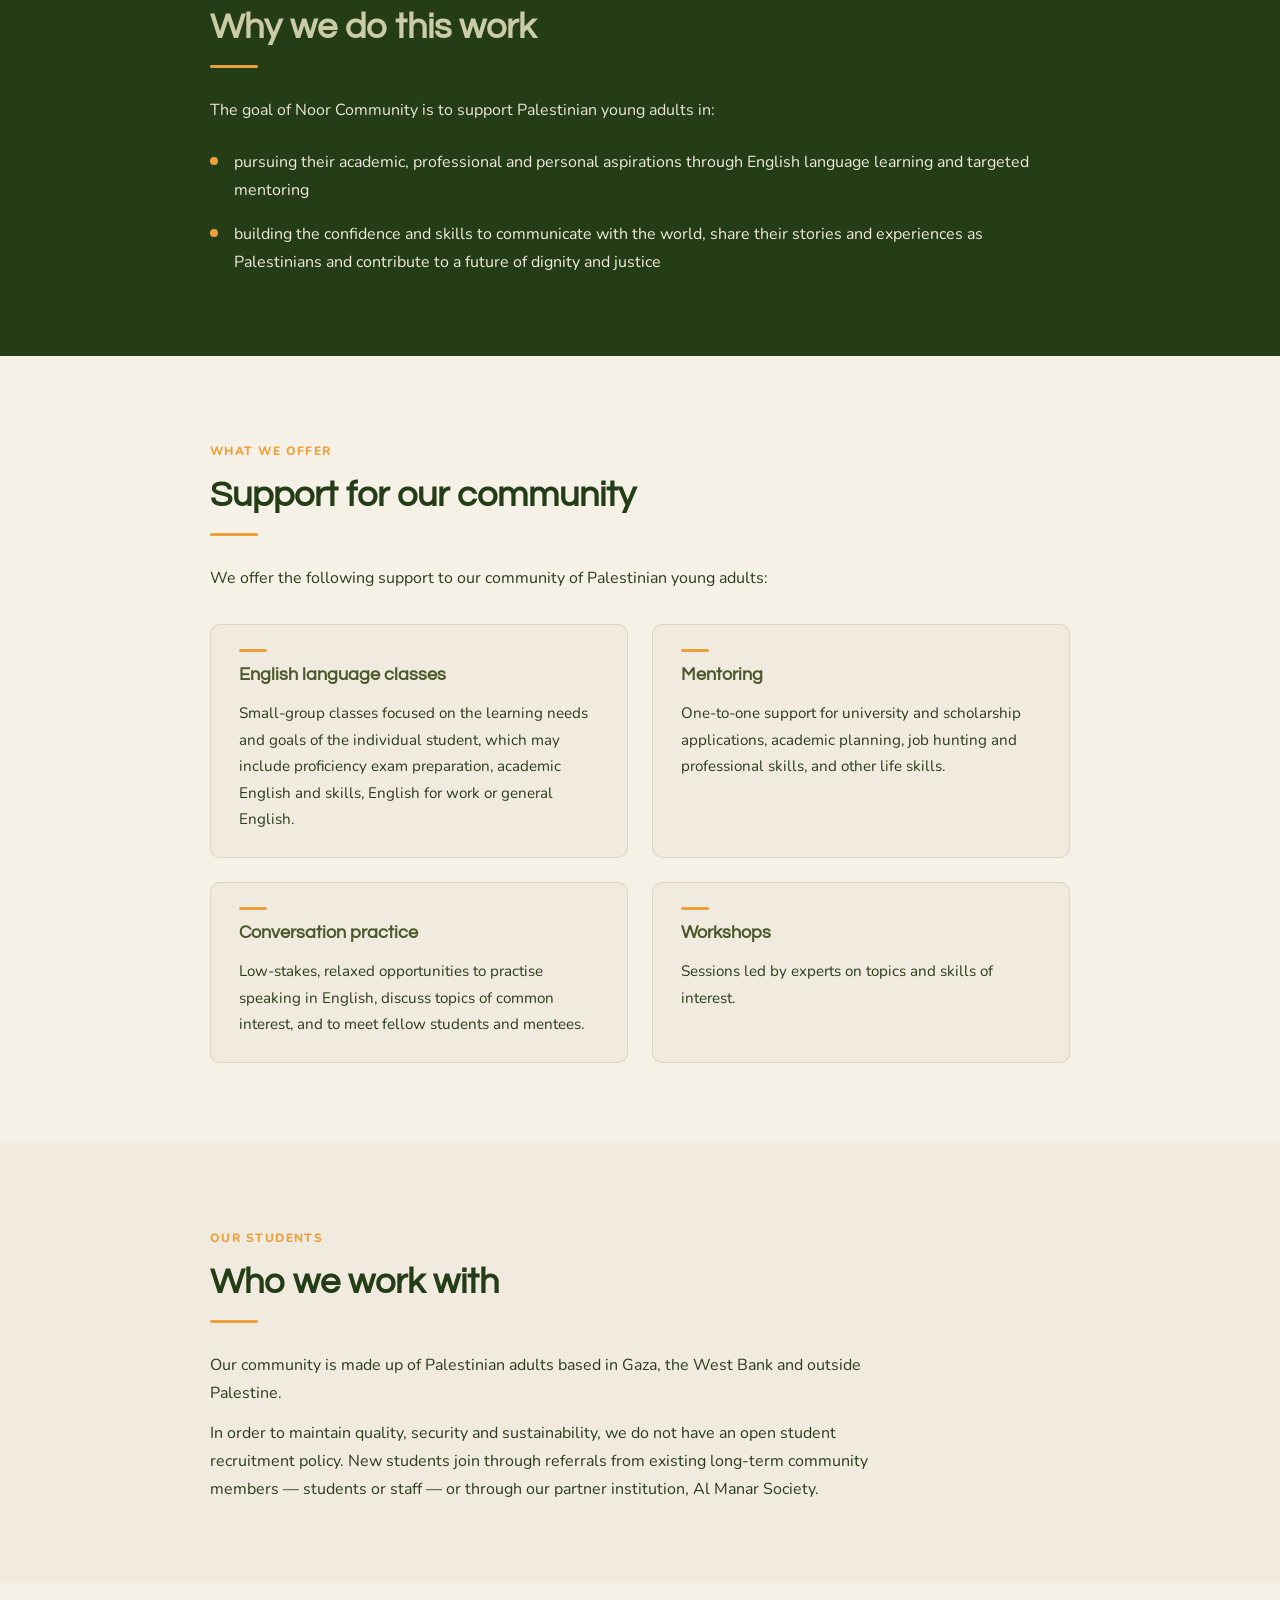
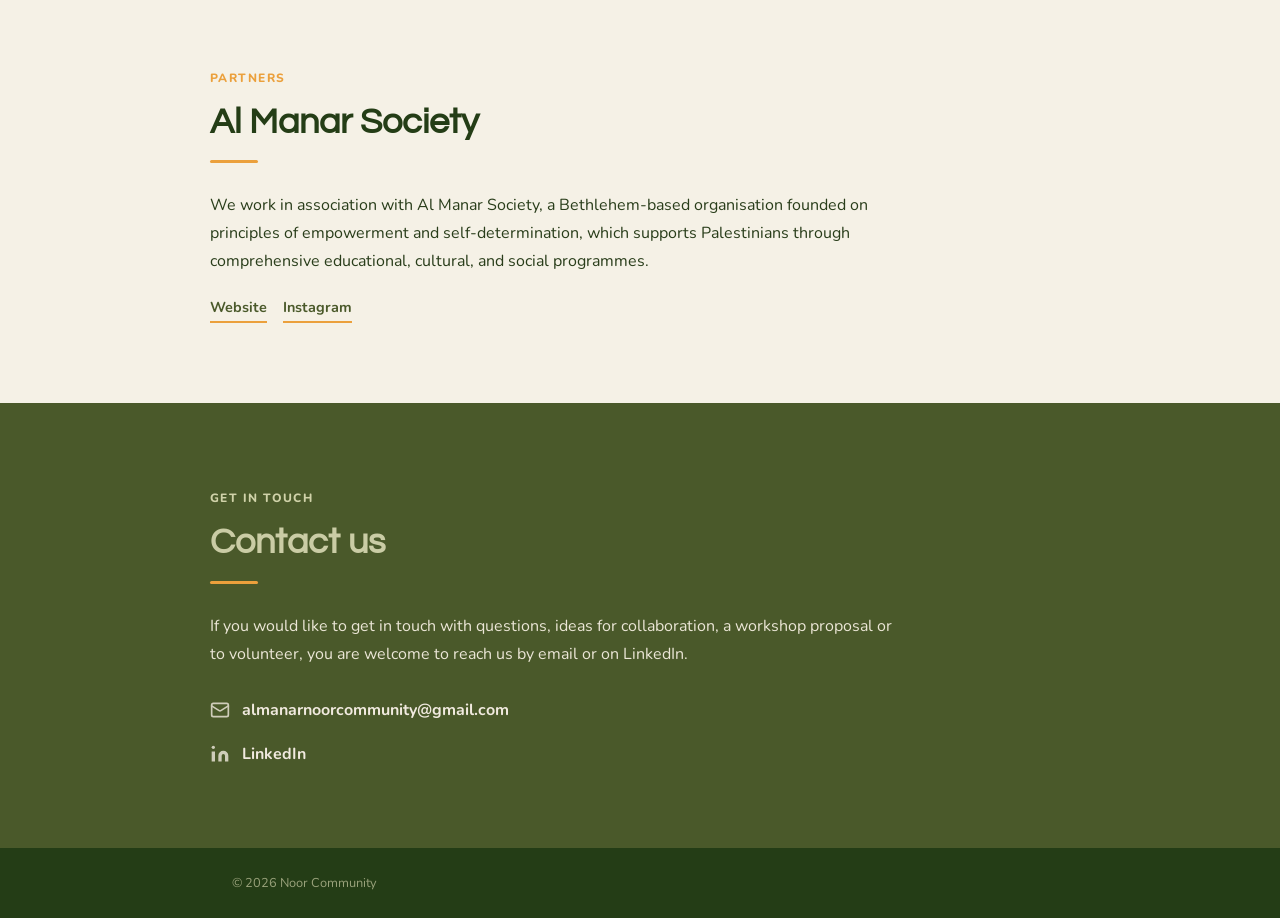
==== commit 344e0a6d: "Update index.html" ====
--- a/index.html
+++ b/index.html
@@ -115,7 +115,7 @@
         <div class="offering-card reveal">
           <div class="offering-marker"></div>
           <h3>Conversation practice</h3>
-          <p>Low-stakes, relaxed opportunities to practise speaking in English, discussing topics of common interest, and to meet fellow students and mentees.</p>
+          <p>Low-stakes, relaxed opportunities to practise speaking in English, discuss topics of common interest, and to meet fellow students and mentees.</p>
         </div>
         <div class="offering-card reveal">
           <div class="offering-marker"></div>
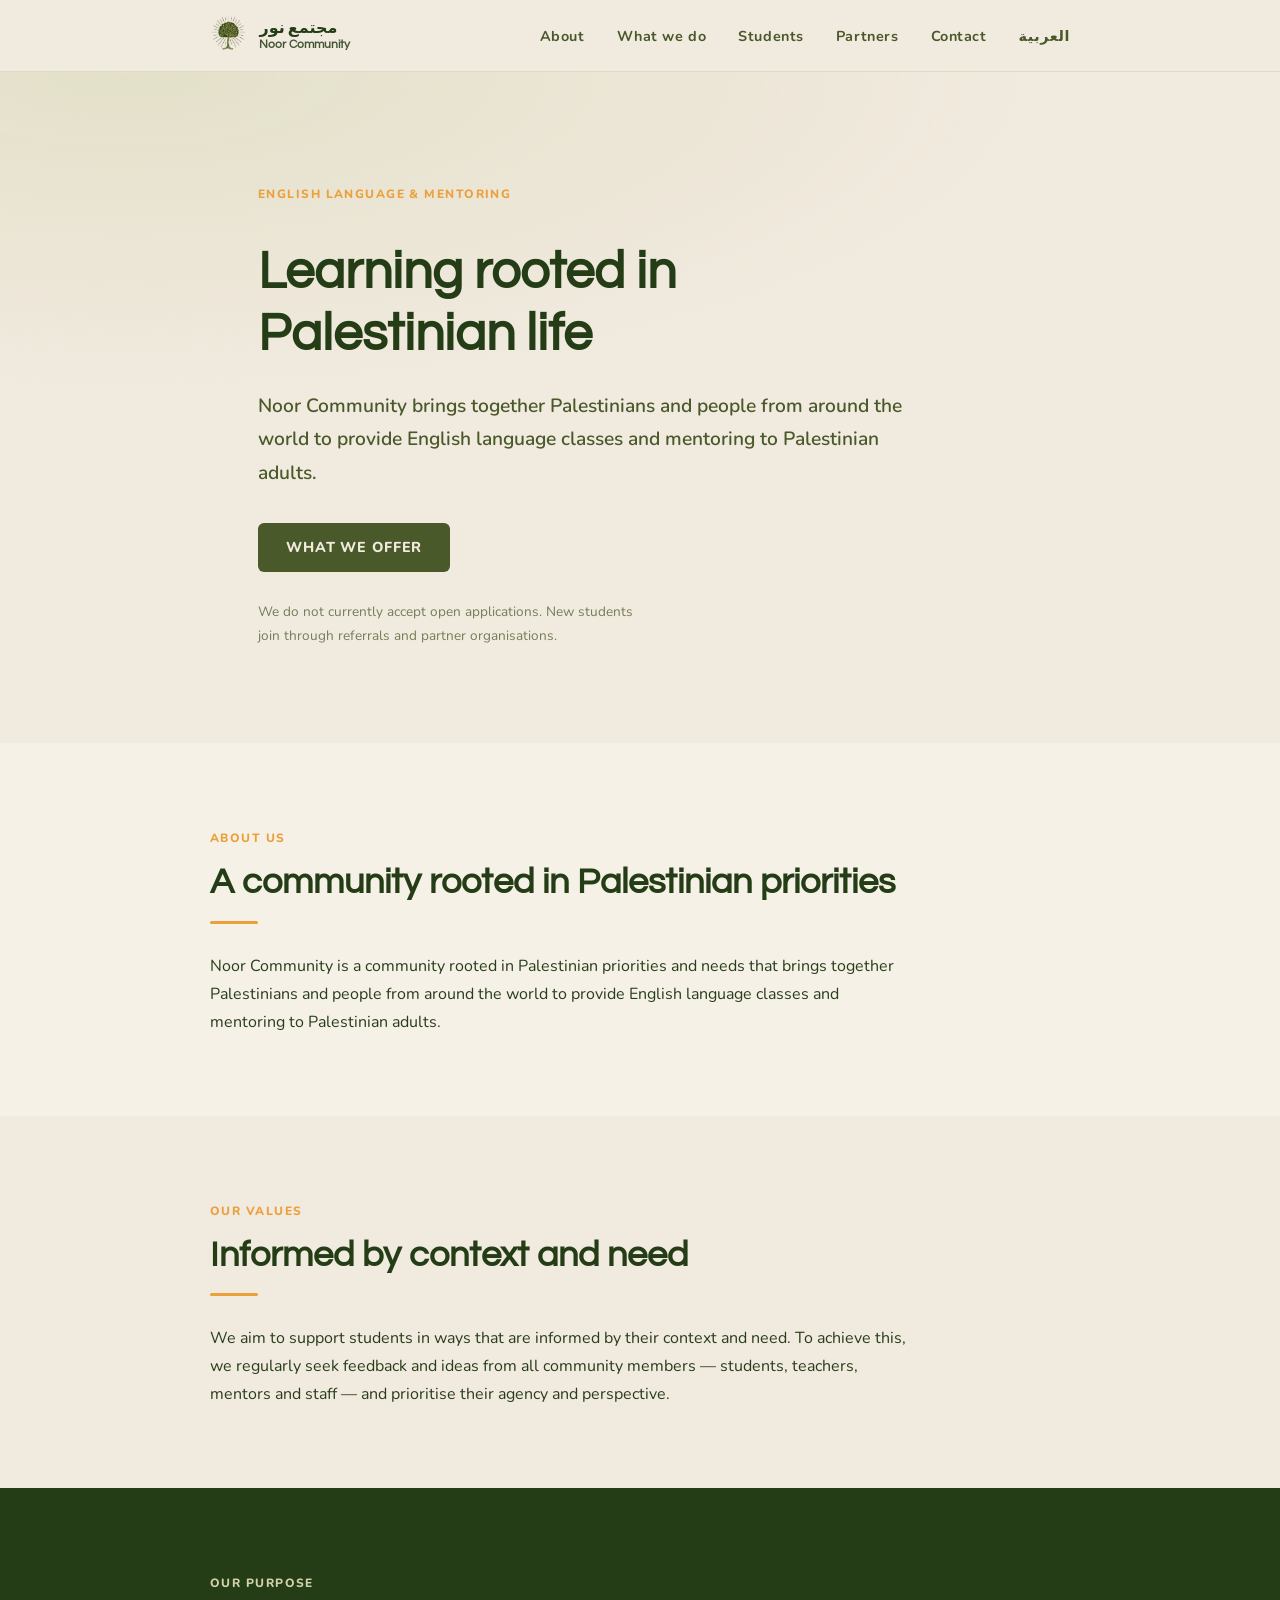
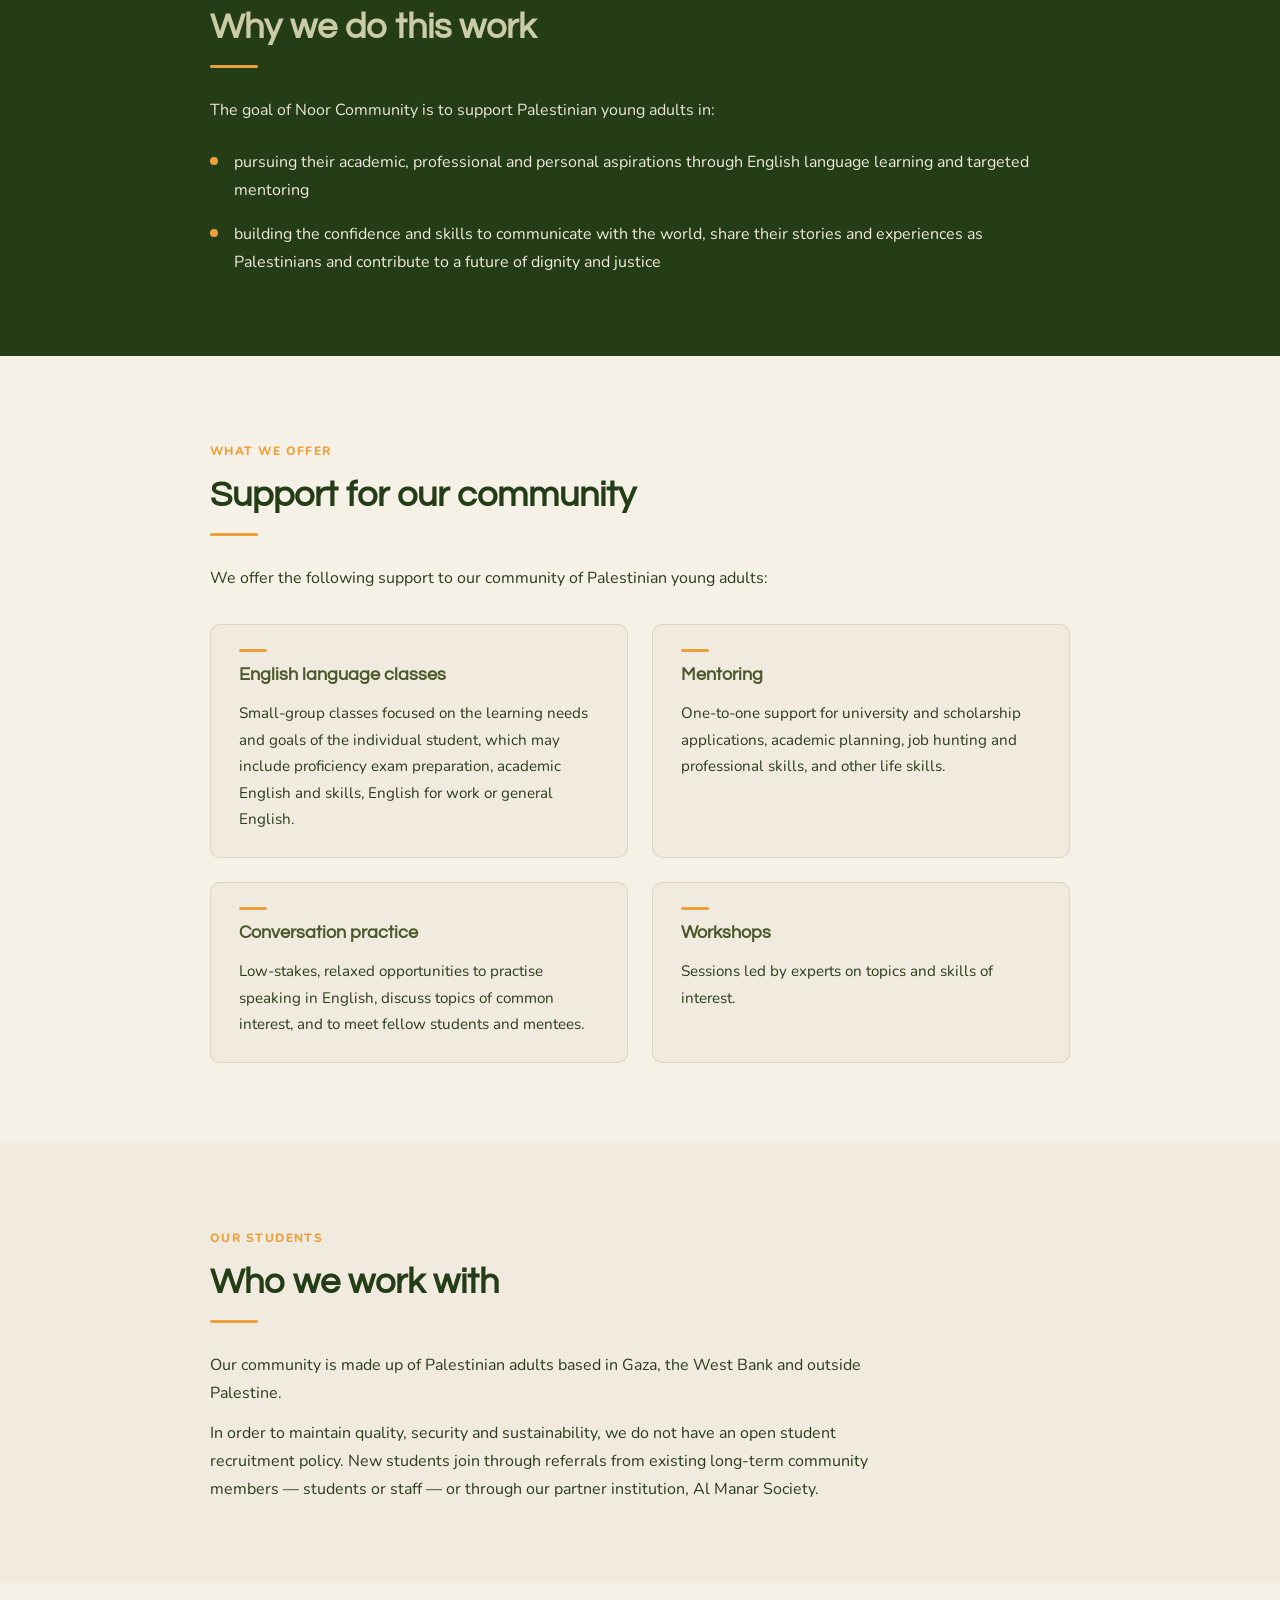
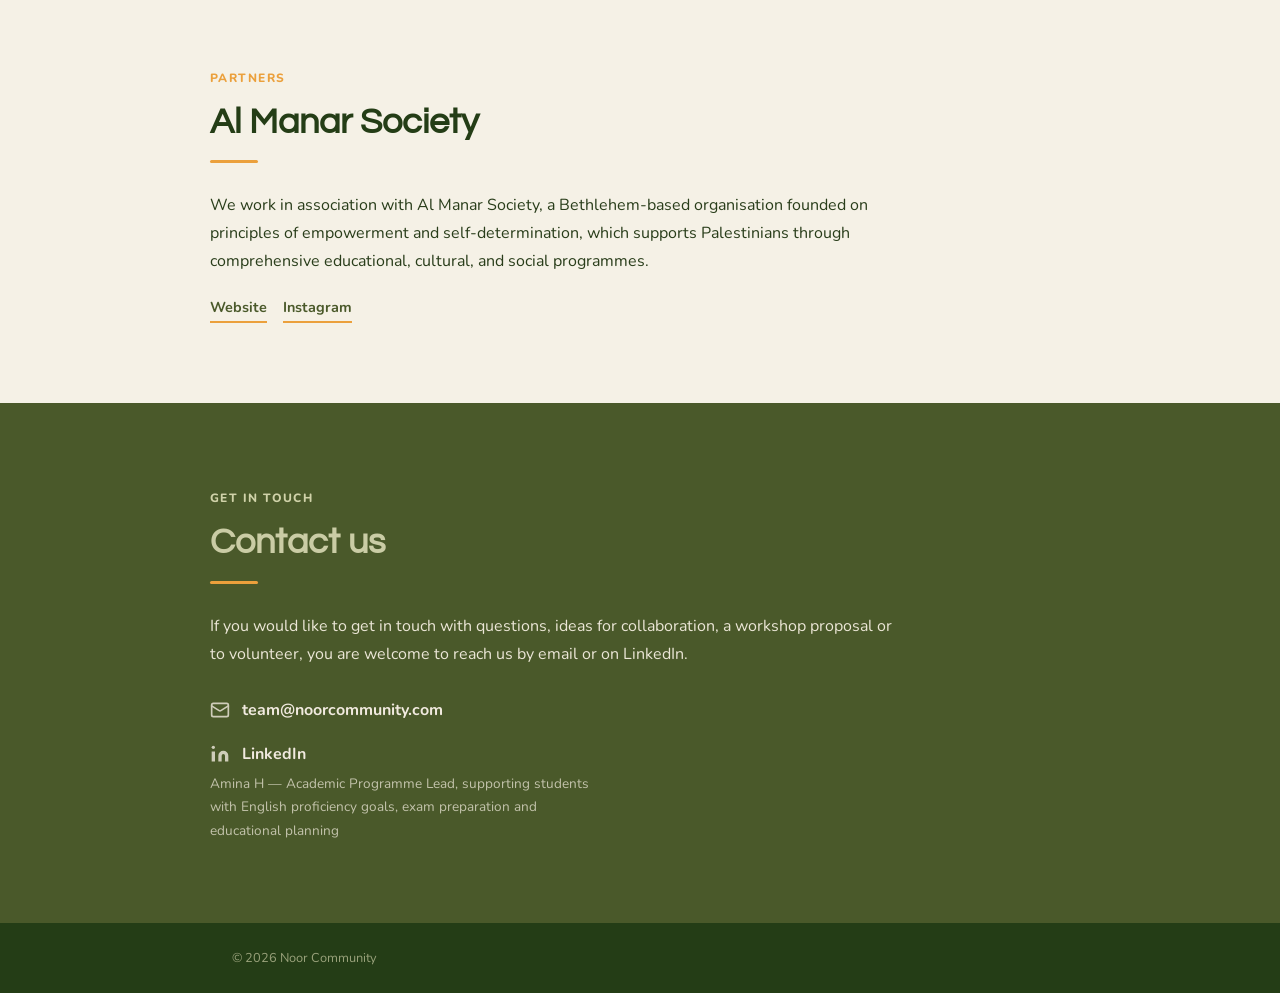
==== commit 2c49c486: "Update index.html" ====
--- a/index.html
+++ b/index.html
@@ -174,12 +174,12 @@
         a workshop proposal or to volunteer, you are welcome to reach us by email or on LinkedIn.
       </p>
       <div class="contact-links">
-        <a href="mailto:almanarnoorcommunity@gmail.com" class="contact-link">
+        <a href="mailto:team@noorcommunity.com" class="contact-link">
           <svg width="20" height="20" viewBox="0 0 24 24" fill="none" stroke="currentColor" stroke-width="2" stroke-linecap="round" stroke-linejoin="round" aria-hidden="true">
             <rect x="2" y="4" width="20" height="16" rx="2"/>
             <path d="m22 7-8.97 5.7a1.94 1.94 0 0 1-2.06 0L2 7"/>
           </svg>
-          almanarnoorcommunity@gmail.com
+          team@noorcommunity.com
         </a>
         <a href="https://www.linkedin.com/company/106046250" target="_blank" rel="noopener noreferrer" class="contact-link">
           <svg width="20" height="20" viewBox="0 0 24 24" fill="currentColor" aria-hidden="true">
@@ -190,6 +190,7 @@
           LinkedIn
         </a>
       </div>
+      <p class="hero-note">Amina H — Academic Programme Lead, supporting students with English proficiency goals, exam preparation and educational planning</p>
     </div>
   </section>
 
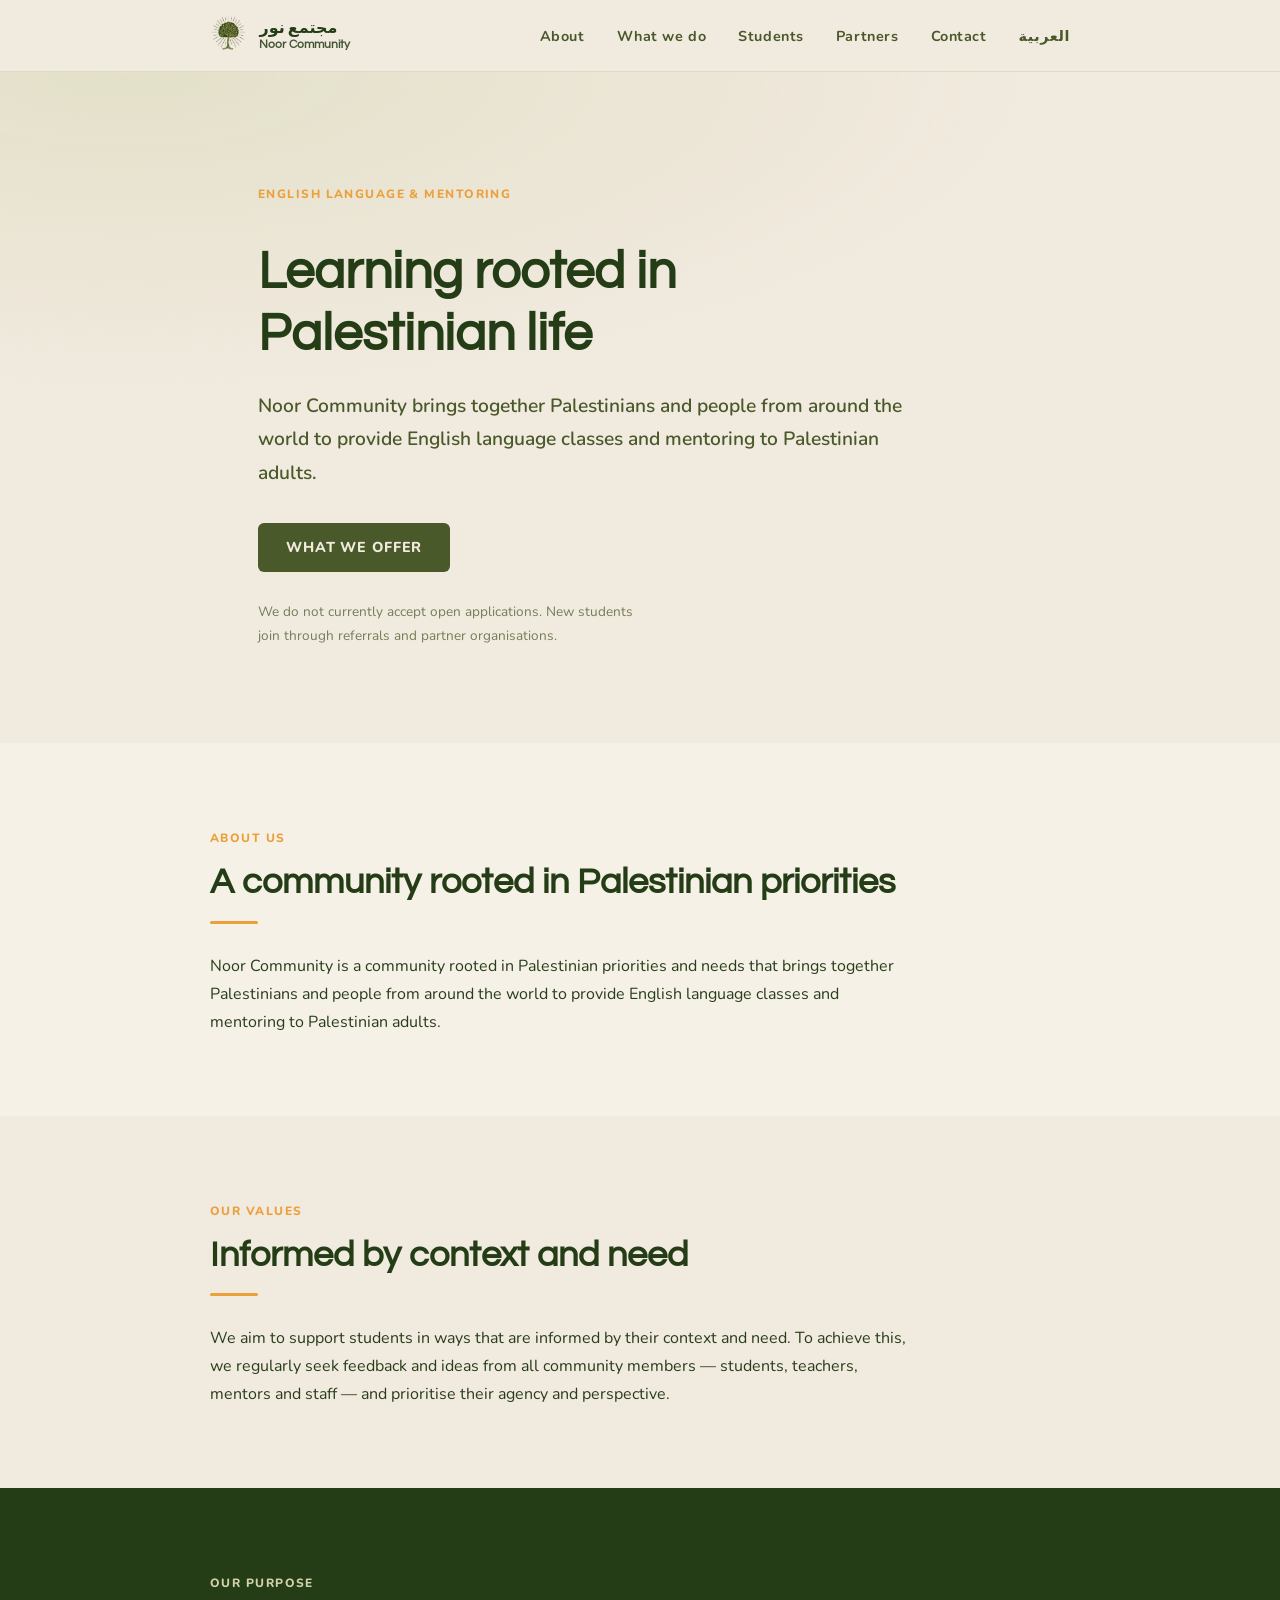
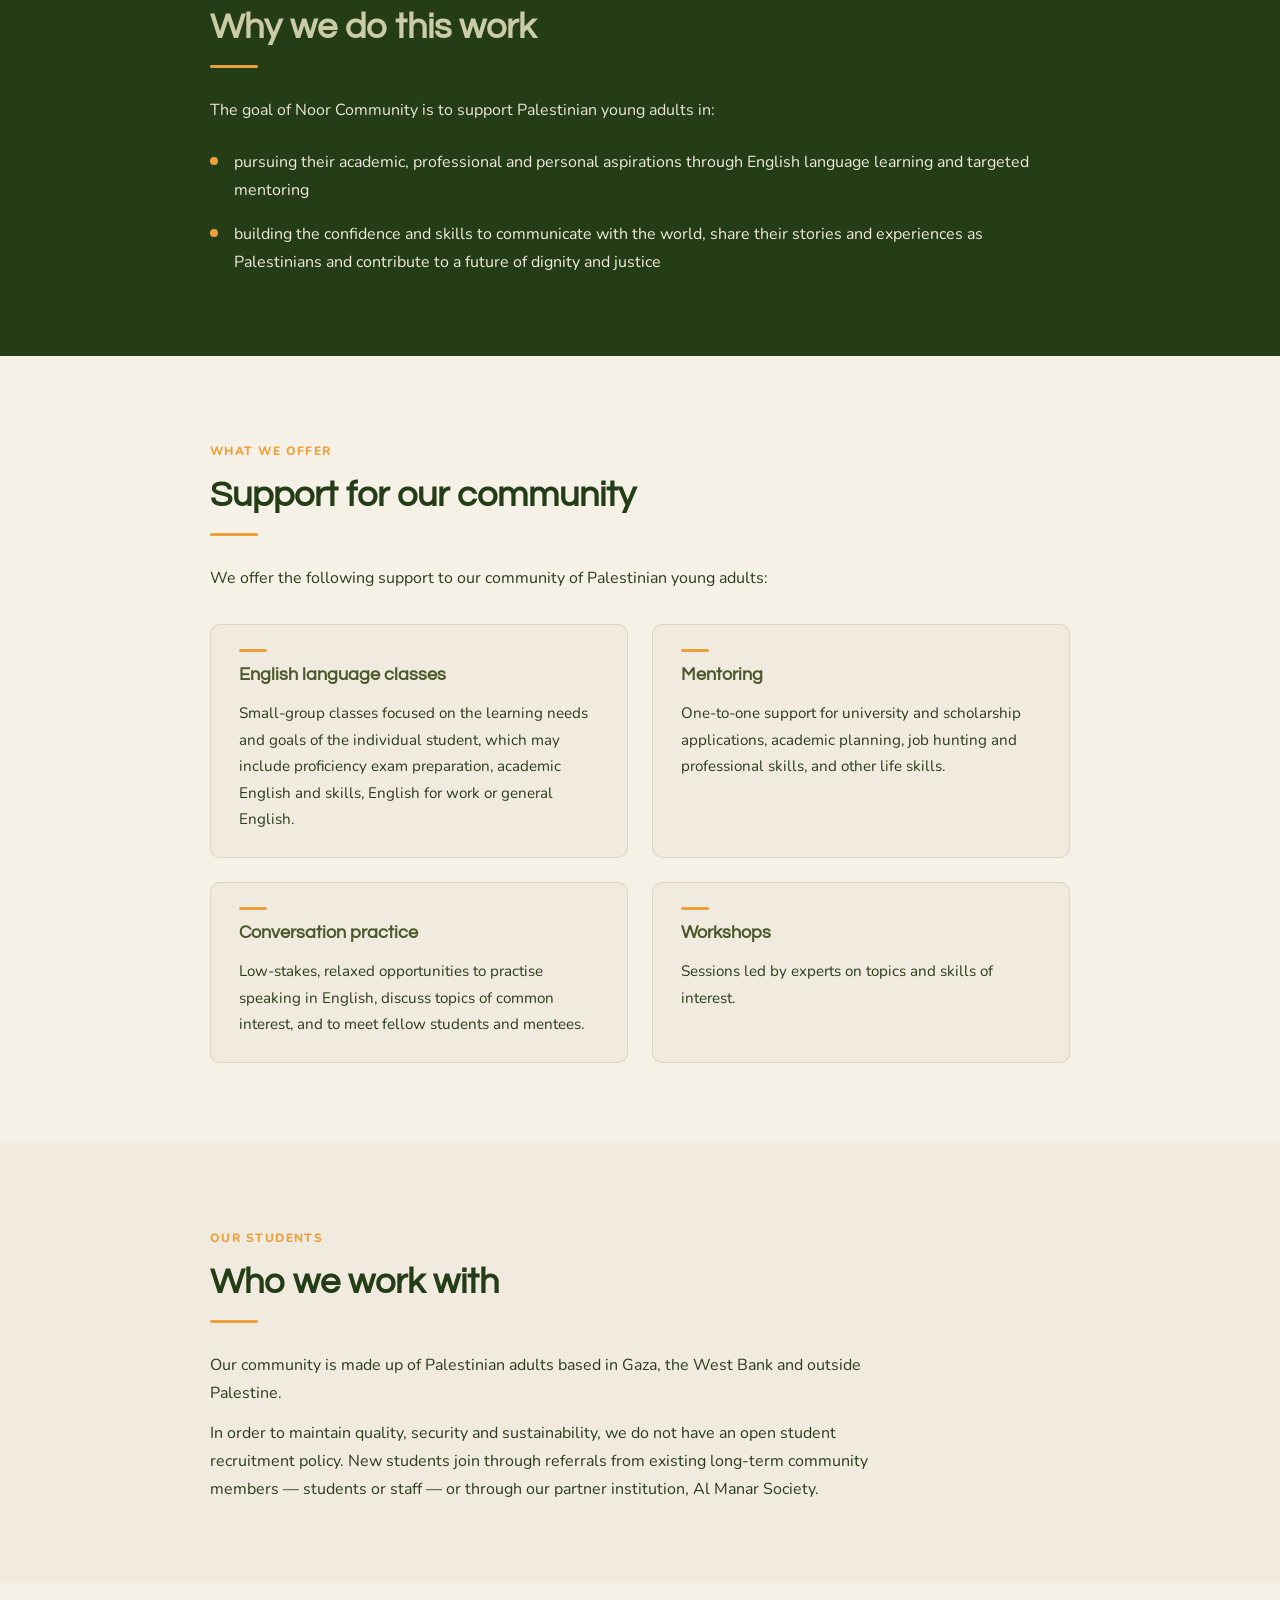
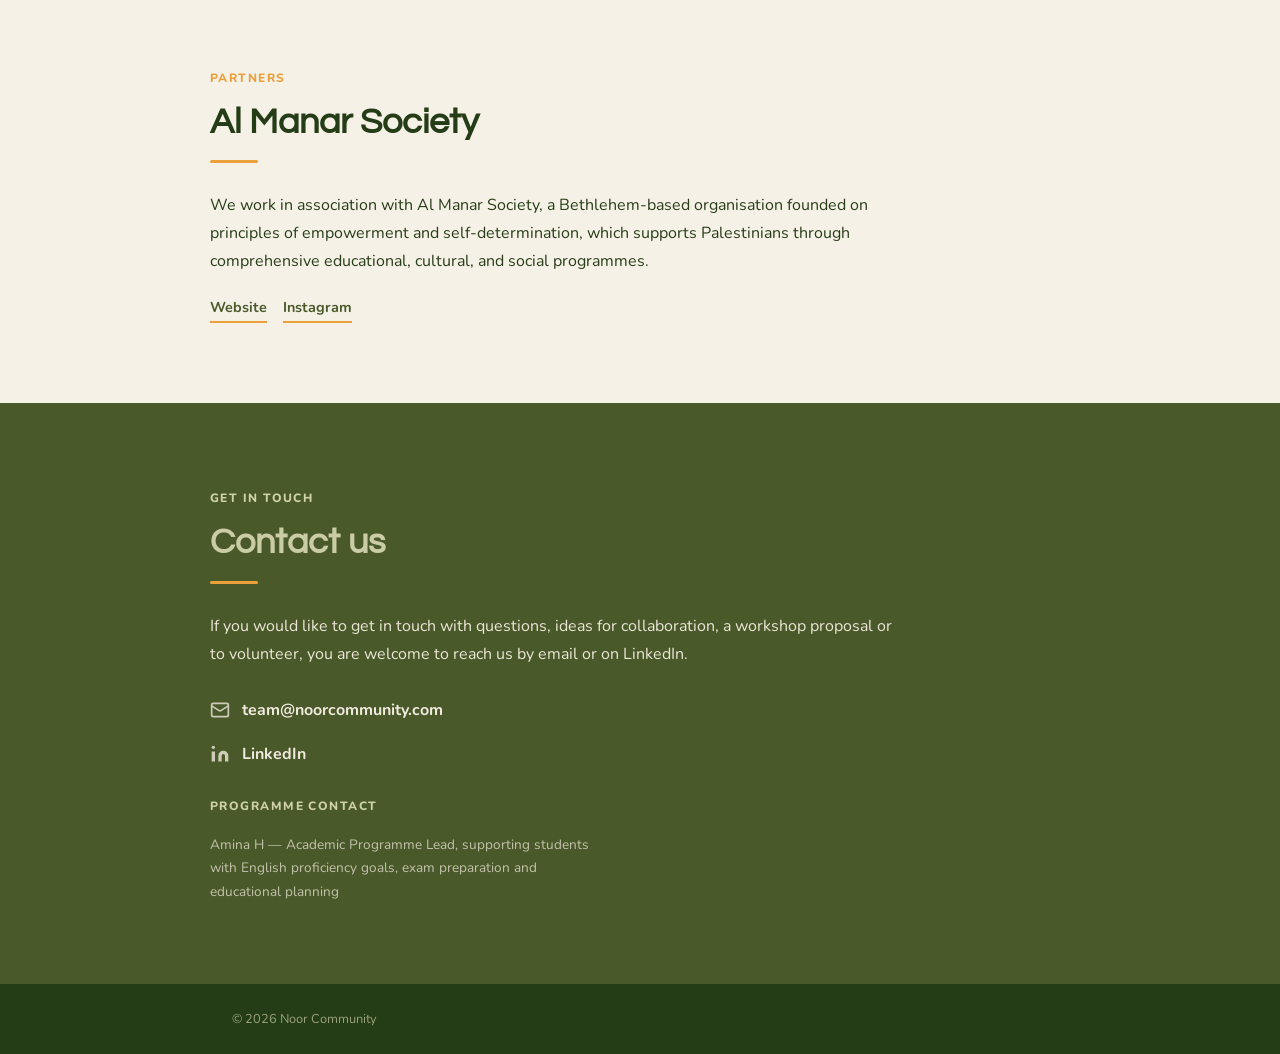
==== commit e9123b22: "Update index.html" ====
--- a/index.html
+++ b/index.html
@@ -190,6 +190,7 @@
           LinkedIn
         </a>
       </div>
+      <span class="eyebrow" style="margin-top:1.75rem;">Programme contact</span>
       <p class="hero-note">Amina H — Academic Programme Lead, supporting students with English proficiency goals, exam preparation and educational planning</p>
     </div>
   </section>
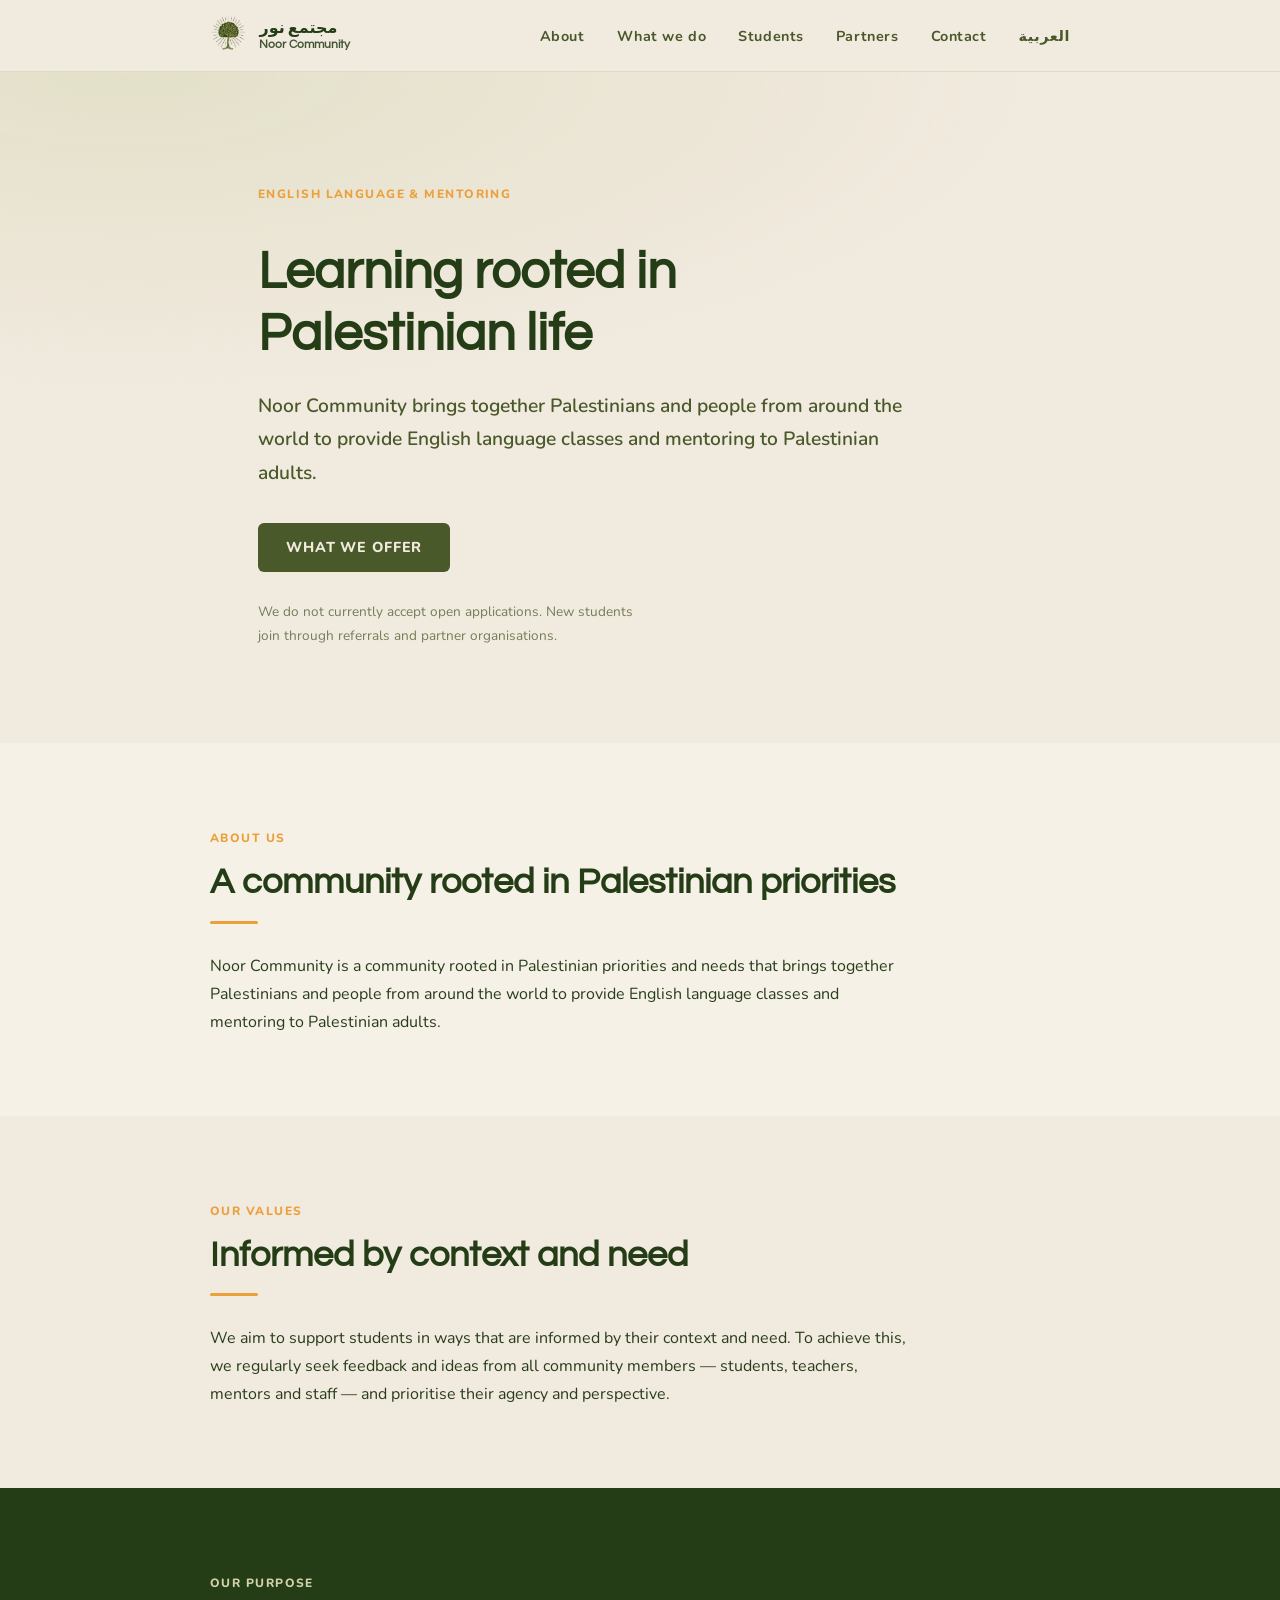
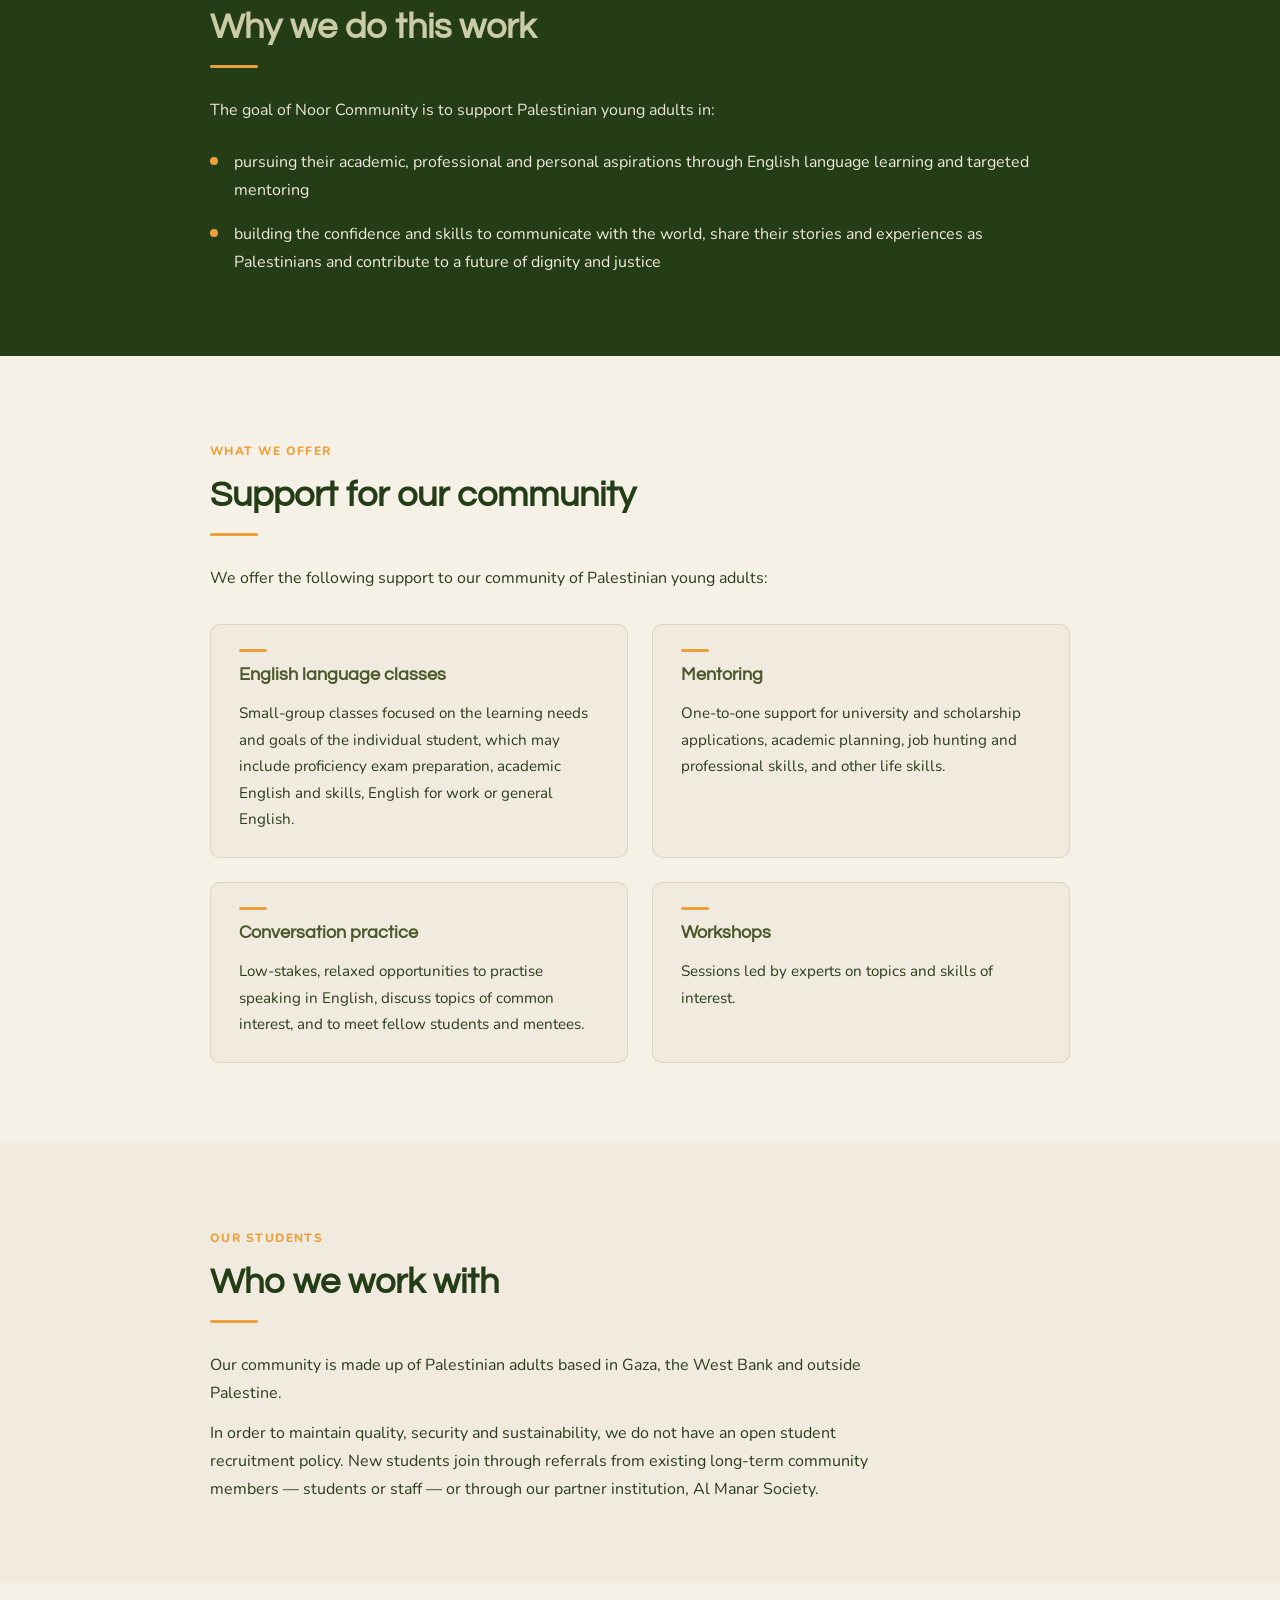
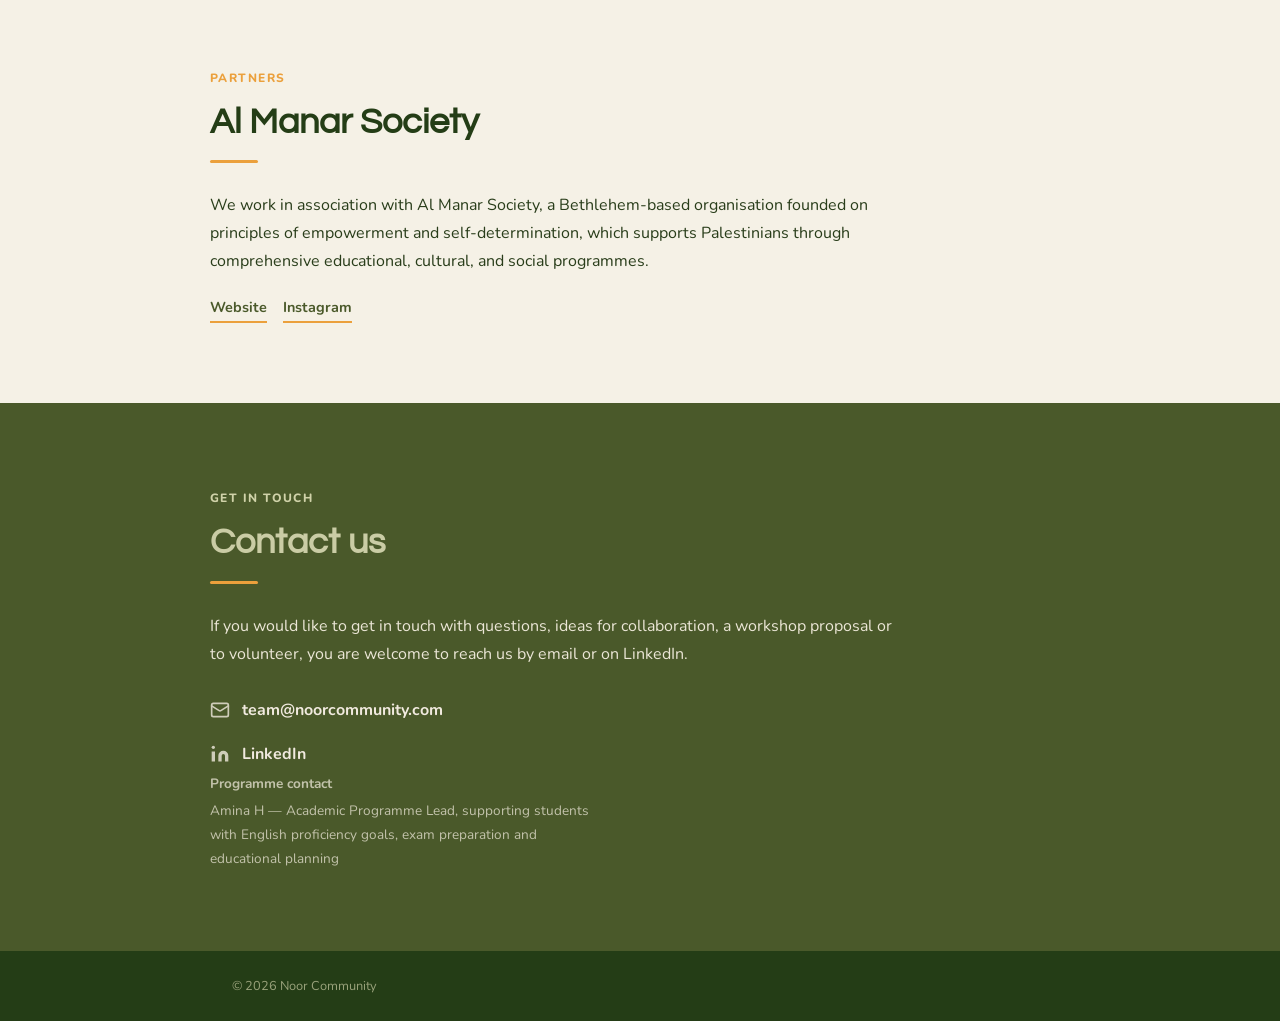
==== commit 6ae7534f: "Update index.html" ====
--- a/index.html
+++ b/index.html
@@ -190,7 +190,7 @@
           LinkedIn
         </a>
       </div>
-      <span class="eyebrow" style="margin-top:1.75rem;">Programme contact</span>
+      <p class="hero-note"><strong>Programme contact</strong></p>
       <p class="hero-note">Amina H — Academic Programme Lead, supporting students with English proficiency goals, exam preparation and educational planning</p>
     </div>
   </section>
